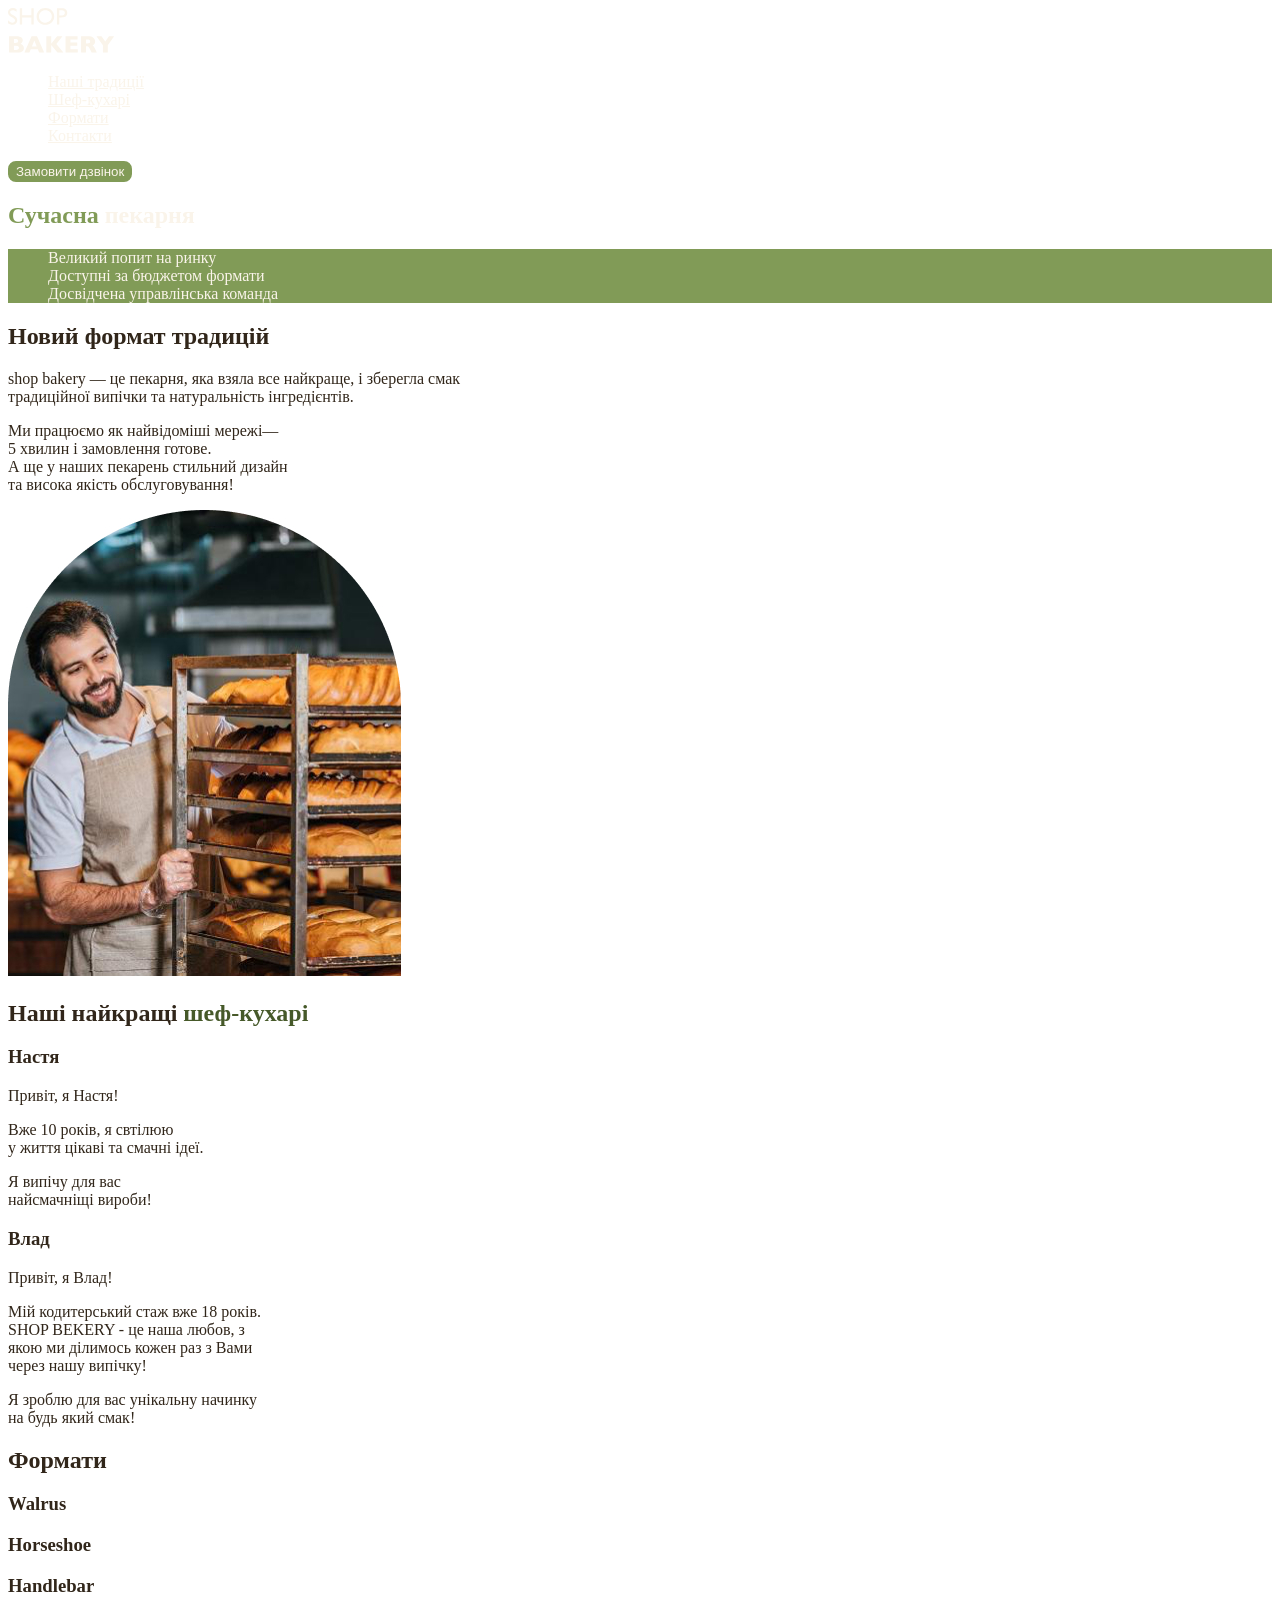
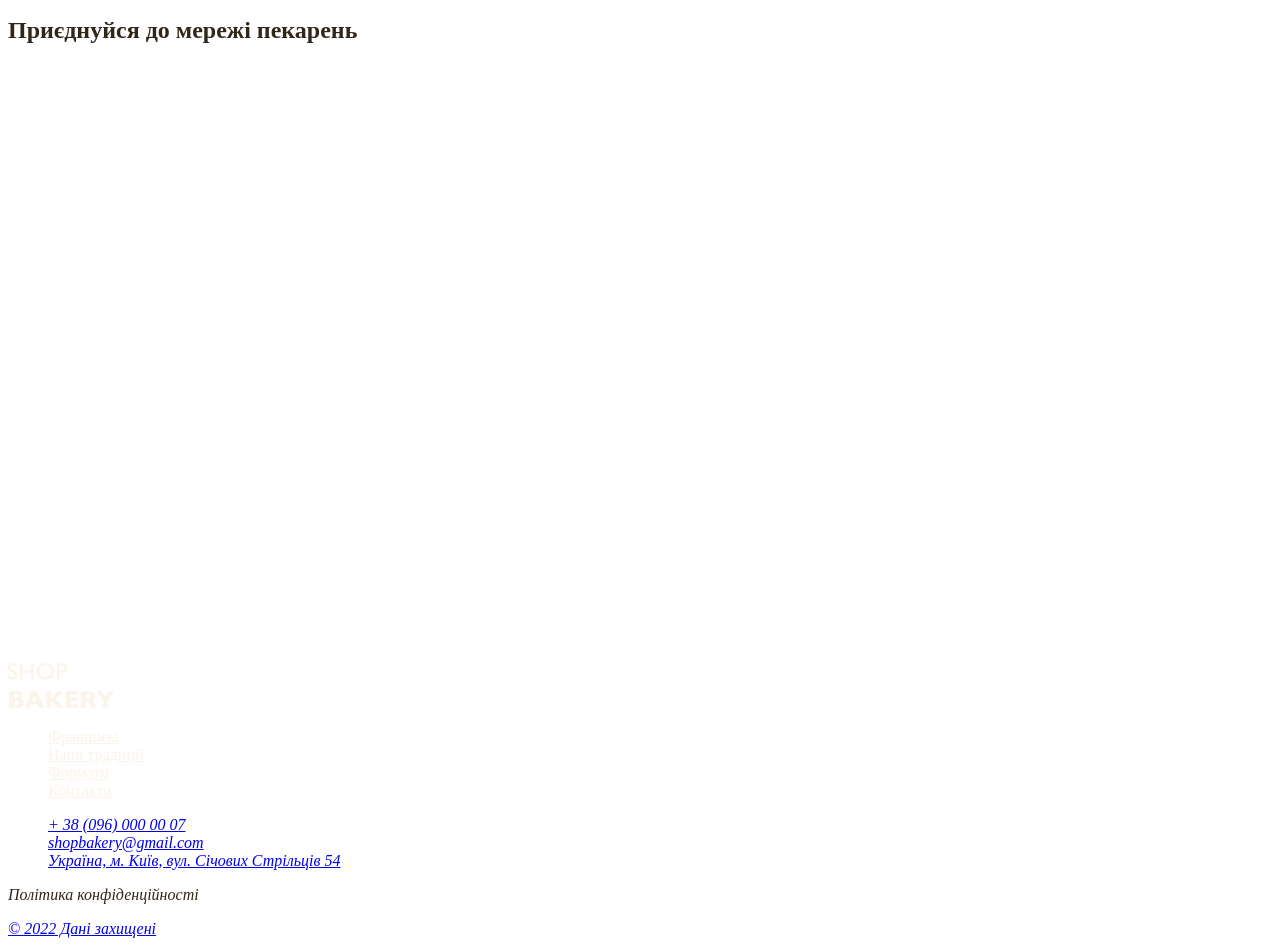
==== index.html @ 5872698d "5th module" ====
<!doctype html>
<html lang="uk">
  <head>
    <meta charset="UTF-8" />
    <meta name="viewport" content="width=device-width, initial-scale=1.0" />
    <title>Сучасна пекарня</title>
    <link rel="stylesheet" href="css/styles.css" />
  </head>
  <body>
    <header>
      <nav>
        <a href="/"><img src="images/logo.svg" alt="logo" /></a>
        <ul>
          <li><a class="nav-links" href="#traditions-section">Наші традиції</a></li>
          <li><a class="nav-links" href="#chefs-section">Шеф-кухарі</a></li>
          <li><a class="nav-links" href="#formats-section">Формати</a></li>
          <li><a class="nav-links" href="#contacts-section">Контакти</a></li>
        </ul>
      </nav>
      <button class="button" type="button">Замовити дзвінок</button>
    </header>
    <main>
      <section>
        <h1 class="hero-title"><span class="accent">Сучасна</span> пекарня</h1>
        <ul class="adventages-list">
          <li>Великий попит на ринку</li>
          <li>Доступні за бюджетом формати</li>
          <li>Досвідчена управлінська команда</li>
        </ul>
      </section> 
      <section id="traditions-section">
        <h2 class="section-title">Новий формат традицій</h2>
        <p>
          <span>shop bakery</span> — це пекарня, яка взяла все найкраще, і
          зберегла смак <br />
          традиційної випічки та натуральність інгредієнтів.
        </p>
        <p>
          Ми працюємо як найвідоміші мережі— <br />
          <span> 5 хвилин і замовлення готове. </span>
          <br />А ще у наших пекарень стильний дизайн <br />та висока якість
          обслуговування!
        </p>
        <img src="images/bakery-man.jpg" alt="пекар чоловік" />
      </section>
      <section id="chefs-section">
        <h2 class="section-title">Наші найкращі <span class="accent">шеф-кухарі</span></h2>
        <article>
          <h3>Настя</h3>
          <p>Привіт, я Настя!</p>
          <p>
            Вже 10 років, я свтілюю <br />
            у життя цікаві та смачні ідеї.
          </p>
          <p>
            Я випічу для вас <br />
            найсмачніщі вироби!
          </p>
        </article>
        <article>
          <h3>Влад</h3>
          <p>Привіт, я Влад!</p>
          <p>
            Мій кодитерський стаж вже 18 років. <br />
            SHOP BEKERY - це наша любов, з <br />
            якою ми ділимось кожен раз з Вами<br />
            через нашу випічку!
          </p>
          <p>
            Я зроблю для вас унікальну начинку <br />
            на будь який смак!
          </p>
        </article>
      </section>
      <section id="formats-section">
        <h2 class="section-title">Формати</h2>
        <article>
          <h3 lang="en">Walrus</h3>
        </article>
        <article>
          <h3 lang="en">Horseshoe</h3>
        </article>
        <article>
          <h3 lang="en">Handlebar</h3>
        </article>
      </section>
      <section id="contacts-section">
        <h2 class="section-title">Приєднуйся до мережі пекарень</h2>
        <iframe
          src="https://www.google.com/maps/embed?pb=!1m18!1m12!1m3!1d2540.1634470425106!2d30.488693012092302!3d50.45668098679663!2m3!1f0!2f0!3f0!3m2!1i1024!2i768!4f13.1!3m3!1m2!1s0x40d4ce637c006b2d%3A0xaf86385f19996ff0!2z0YPQuy4g0KHQtdGH0LXQstGL0YUg0KHRgtGA0LXQu9GM0YbQvtCyLCA1NCwg0JrQuNC10LIsIDAyMDAw!5e0!3m2!1sru!2sua!4v1771544664376!5m2!1sru!2sua"
          width="603"
          height="595"
          style="border: 0"
          allowfullscreen=""
          loading="lazy"
          referrerpolicy="no-referrer-when-downgrade"
        ></iframe>
        <!-- Замовити дзвінок -->
      </section>
    </main>
    <footer>
      <nav>
        <a href="#"><img src="images/logo.svg" alt="logo" /></a>
        <ul>
          <li><a class="nav-links" href="#">Франшиза</a></li>
          <li><a class="nav-links" href="#">Наші традиції</a></li>
          <li><a class="nav-links" href="#">Формати</a></li>
          <li><a class="nav-links" href="#">Контакти</a></li>
        </ul>
      </nav>
      <address>
        <ul>
          <li><a href="tel:+380960000007">+ 38 (096) 000 00 07</a></li>
          <li>
            <a href="mailto:shopbakery@gmail.com">shopbakery@gmail.com</a>
          </li>
          <li>
            <a href="https://maps.app.goo.gl/yo4teDd987DC1VYS7" target="_blank"
              >Україна, м. Київ, вул. Січових Стрільців 54
            </a>
          </li>
          <li><a href=""></a></li>
          <li><a href=""></a></li>
        </ul>
        <p>Політика конфіденційності</p>
        <a href="#" target="_blank">&copy; 2022 Дані захищені</a>
      </address>
    </footer>
  </body>
</html>
---- css/styles.css ----
:root{
  --color-primary-dark: #31261A;
  --color-primary-light: #faf4ea;
  --color-brand-dark: #465929;
  --color-brand-light: #819b57;
}

body{
  color: var(--color-primary-dark);
}

ul {
  list-style-type: none;
}

.button {
  color: var(--color-primary-light);
  background-color: var(--color-brand-light);
  border: 2px solid var(--color-brand-light);
  border-radius: 8px;
  cursor: pointer;
}

.button:hover {
  color: var(--color-brand-dark);
  background-color: transparent;
}

.nav-links{
  color: var(--color-primary-light);
}

.nav-links:hover{
  color: var(--color-brand-light);
}

.hero-title{
  color: var(--color-primary-light);
}

.hero-title .accent{
  color: var(--color-brand-light);
}

.adventages-list{
  background-color: var(--color-brand-light);
  color: #FAF4EA;
}

.section-title .accent{
  color: var(--color-brand-dark);
}
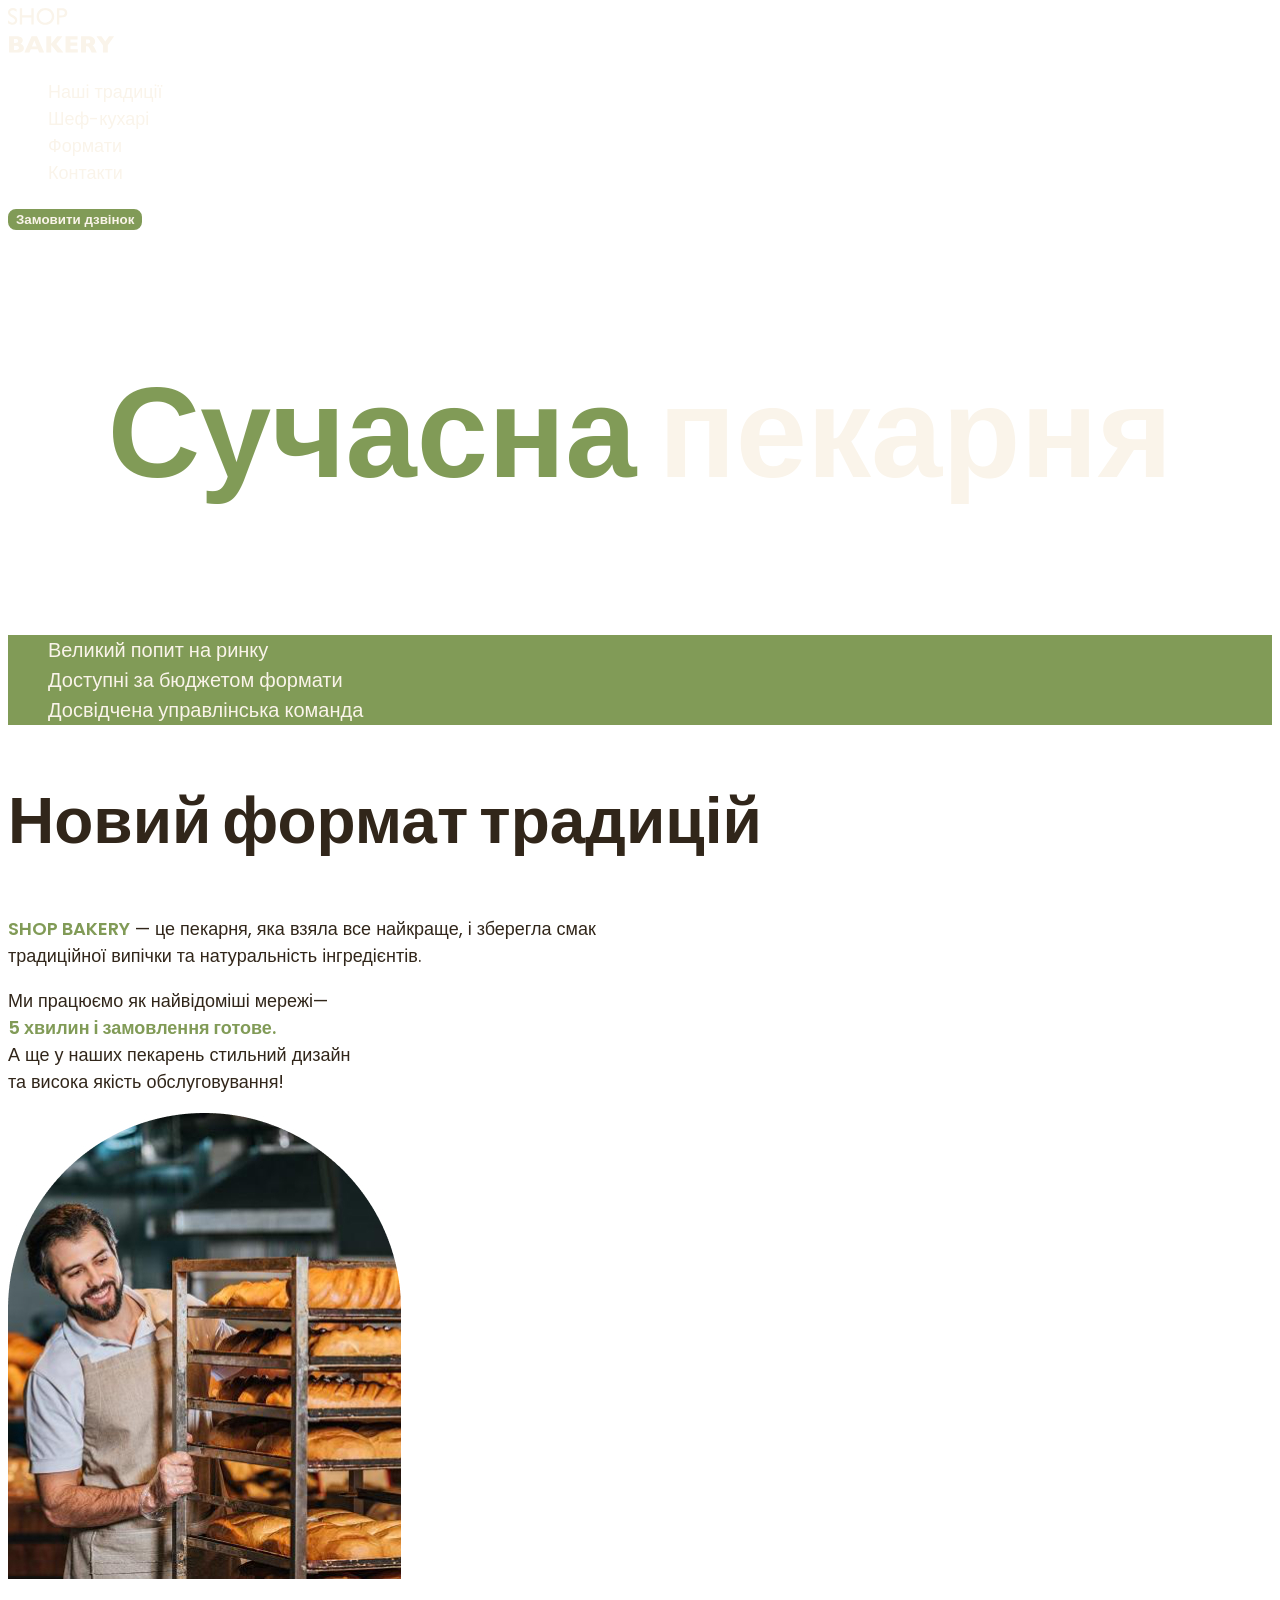
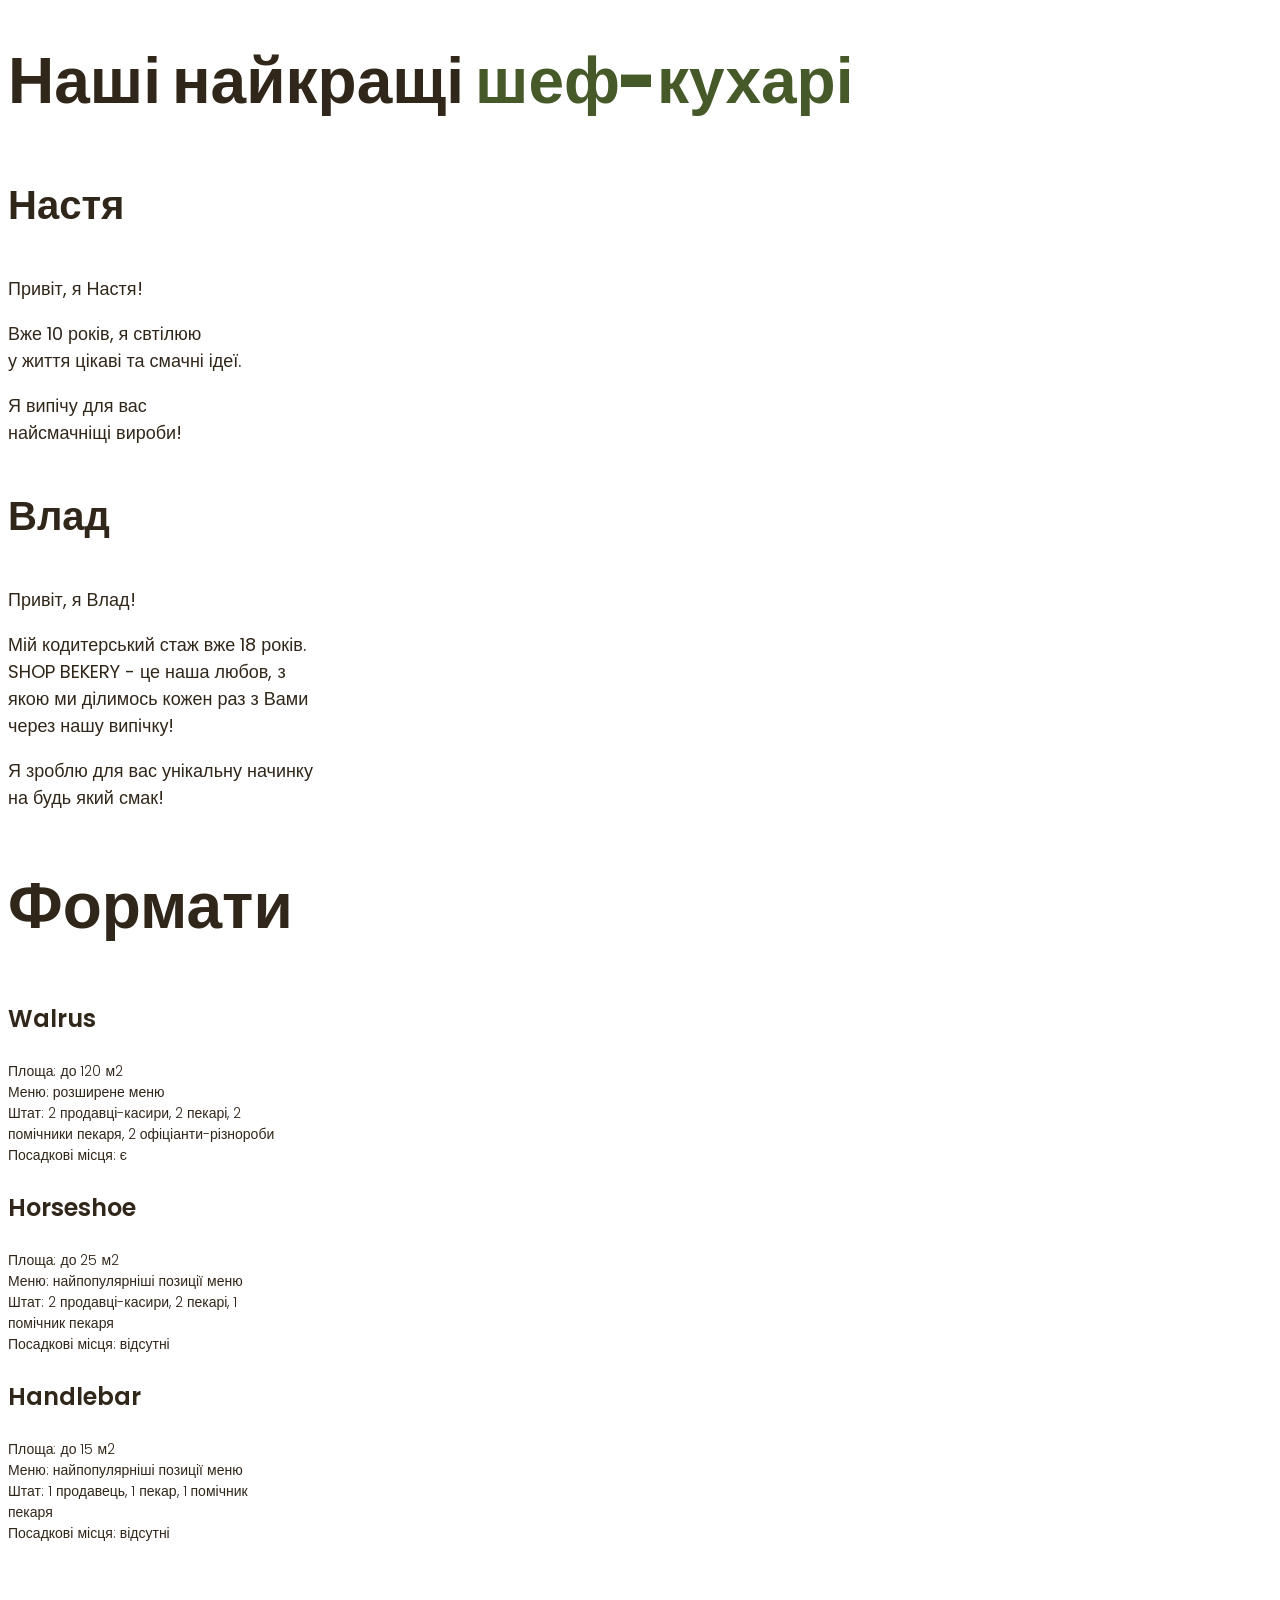
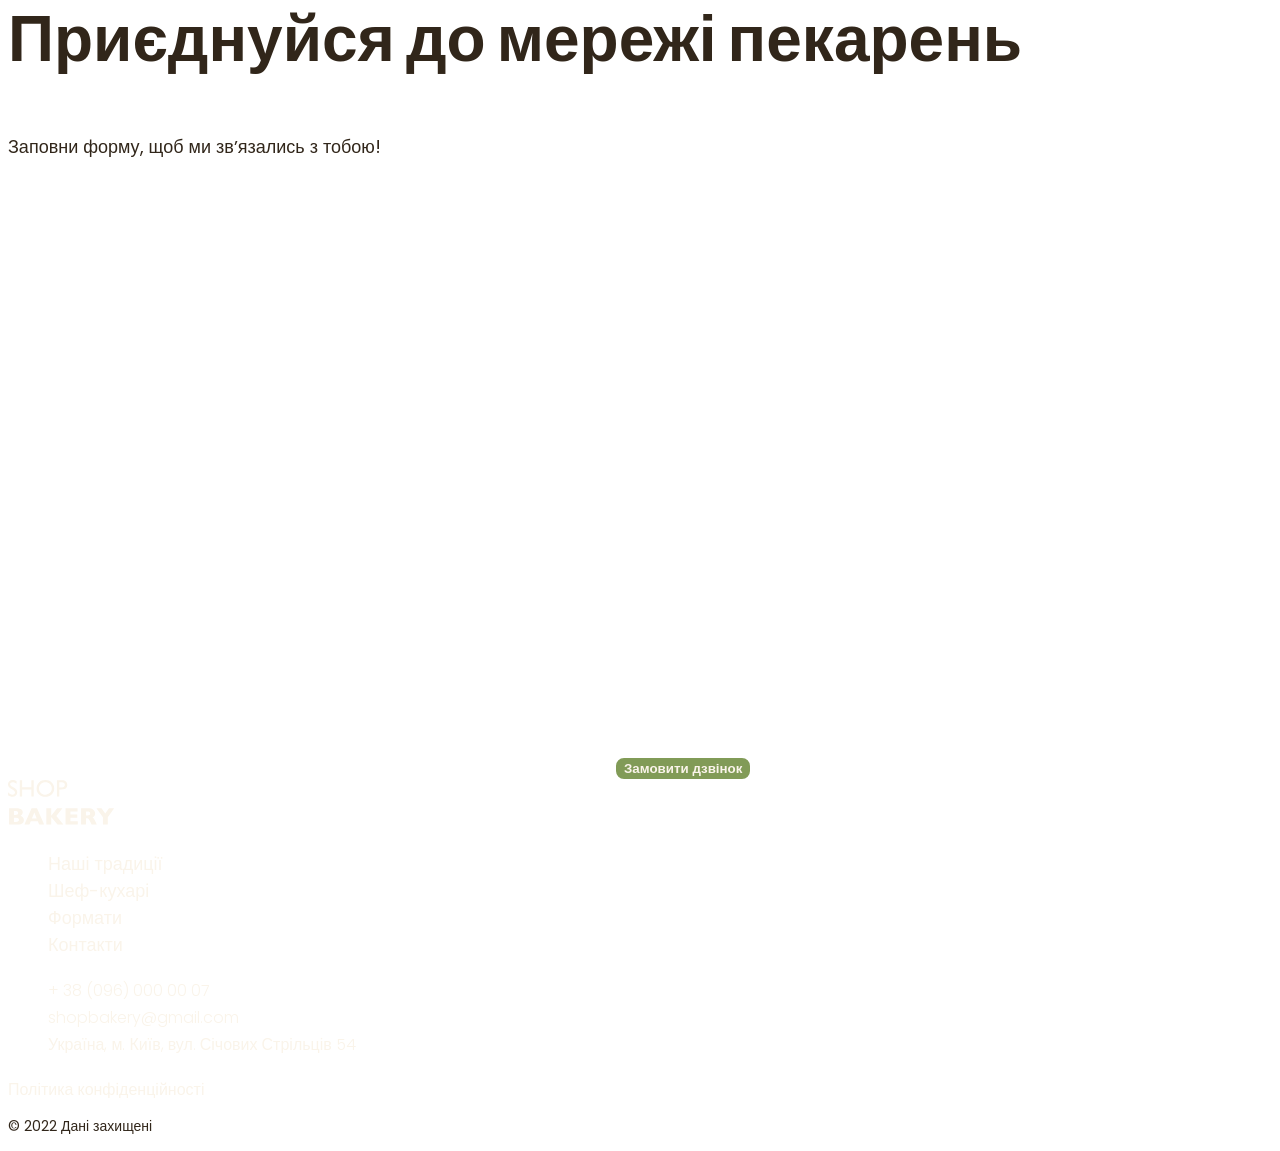
==== commit c4c0f9f6: "module 6: add fonts" ====
--- a/index.html
+++ b/index.html
@@ -4,6 +4,7 @@
     <meta charset="UTF-8" />
     <meta name="viewport" content="width=device-width, initial-scale=1.0" />
     <title>Сучасна пекарня</title>
+    <!-- Styles -->
     <link rel="stylesheet" href="css/styles.css" />
   </head>
   <body>
@@ -11,7 +12,9 @@
       <nav>
         <a href="/"><img src="images/logo.svg" alt="logo" /></a>
         <ul>
-          <li><a class="nav-links" href="#traditions-section">Наші традиції</a></li>
+          <li>
+            <a class="nav-links" href="#traditions-section">Наші традиції</a>
+          </li>
           <li><a class="nav-links" href="#chefs-section">Шеф-кухарі</a></li>
           <li><a class="nav-links" href="#formats-section">Формати</a></li>
           <li><a class="nav-links" href="#contacts-section">Контакти</a></li>
@@ -23,30 +26,32 @@
       <section>
         <h1 class="hero-title"><span class="accent">Сучасна</span> пекарня</h1>
         <ul class="adventages-list">
-          <li>Великий попит на ринку</li>
-          <li>Доступні за бюджетом формати</li>
-          <li>Досвідчена управлінська команда</li>
+          <li class="adventages-item">Великий попит на ринку</li>
+          <li class="adventages-item">Доступні за бюджетом формати</li>
+          <li class="adventages-item">Досвідчена управлінська команда</li>
         </ul>
-      </section> 
+      </section>
       <section id="traditions-section">
         <h2 class="section-title">Новий формат традицій</h2>
-        <p>
-          <span>shop bakery</span> — це пекарня, яка взяла все найкраще, і
-          зберегла смак <br />
+        <p class="traditions-text">
+          <span class="brand uppercase">shop bakery</span> — це пекарня, яка
+          взяла все найкраще, і зберегла смак <br />
           традиційної випічки та натуральність інгредієнтів.
         </p>
-        <p>
+        <p class="traditions-text">
           Ми працюємо як найвідоміші мережі— <br />
-          <span> 5 хвилин і замовлення готове. </span>
+          <span class="brand"> 5 хвилин і замовлення готове. </span>
           <br />А ще у наших пекарень стильний дизайн <br />та висока якість
           обслуговування!
         </p>
         <img src="images/bakery-man.jpg" alt="пекар чоловік" />
       </section>
       <section id="chefs-section">
-        <h2 class="section-title">Наші найкращі <span class="accent">шеф-кухарі</span></h2>
+        <h2 class="section-title">
+          Наші найкращі <span class="accent">шеф-кухарі</span>
+        </h2>
         <article>
-          <h3>Настя</h3>
+          <h3 class="chefs-title">Настя</h3>
           <p>Привіт, я Настя!</p>
           <p>
             Вже 10 років, я свтілюю <br />
@@ -58,7 +63,7 @@
           </p>
         </article>
         <article>
-          <h3>Влад</h3>
+          <h3 class="chefs-title">Влад</h3>
           <p>Привіт, я Влад!</p>
           <p>
             Мій кодитерський стаж вже 18 років. <br />
@@ -75,17 +80,31 @@
       <section id="formats-section">
         <h2 class="section-title">Формати</h2>
         <article>
-          <h3 lang="en">Walrus</h3>
+          <h3 class="format-title" lang="en">Walrus</h3>
+          <p class="format-text">
+            Площа: до 120 м2 <br> Меню: розширене меню <br> Штат: 2 продавці-касири, 2
+            пекарі, 2 <br> помічники пекаря, 2 офіціанти-різнороби <br> Посадкові місця: є
+          </p>
         </article>
         <article>
-          <h3 lang="en">Horseshoe</h3>
+          <h3 class="format-title" lang="en">Horseshoe</h3>
+          <p class="format-text">
+            Площа: до 25 м2 <br> Меню: найпопулярніші позиції меню <br> Штат: 2
+            продавці-касири, 2 пекарі, 1 <br> помічник пекаря <br> Посадкові місця:
+            відсутні
+          </p>
         </article>
         <article>
-          <h3 lang="en">Handlebar</h3>
+          <h3 class="format-title" lang="en">Handlebar</h3>
+          <p class="format-text">
+            Площа: до 15 м2 <br> Меню: найпопулярніші позиції меню <br> Штат: 1 продавець,
+            1 пекар, 1 помічник <br> пекаря <br> Посадкові місця: відсутні
+          </p>
         </article>
       </section>
       <section id="contacts-section">
         <h2 class="section-title">Приєднуйся до мережі пекарень</h2>
+        <p>Заповни форму, щоб ми звʼязались з тобою!</p>
         <iframe
           src="https://www.google.com/maps/embed?pb=!1m18!1m12!1m3!1d2540.1634470425106!2d30.488693012092302!3d50.45668098679663!2m3!1f0!2f0!3f0!3m2!1i1024!2i768!4f13.1!3m3!1m2!1s0x40d4ce637c006b2d%3A0xaf86385f19996ff0!2z0YPQuy4g0KHQtdGH0LXQstGL0YUg0KHRgtGA0LXQu9GM0YbQvtCyLCA1NCwg0JrQuNC10LIsIDAyMDAw!5e0!3m2!1sru!2sua!4v1771544664376!5m2!1sru!2sua"
           width="603"
@@ -95,35 +114,35 @@
           loading="lazy"
           referrerpolicy="no-referrer-when-downgrade"
         ></iframe>
-        <!-- Замовити дзвінок -->
+        <button class="button" type="button">Замовити дзвінок</button>
       </section>
     </main>
     <footer>
       <nav>
         <a href="#"><img src="images/logo.svg" alt="logo" /></a>
         <ul>
-          <li><a class="nav-links" href="#">Франшиза</a></li>
           <li><a class="nav-links" href="#">Наші традиції</a></li>
+          <li><a class="nav-links" href="#">Шеф-кухарі</a></li>
           <li><a class="nav-links" href="#">Формати</a></li>
           <li><a class="nav-links" href="#">Контакти</a></li>
         </ul>
       </nav>
       <address>
         <ul>
-          <li><a href="tel:+380960000007">+ 38 (096) 000 00 07</a></li>
+          <li><a class="adress-link" href="tel:+380960000007">+ 38 (096) 000 00 07</a></li>
           <li>
-            <a href="mailto:shopbakery@gmail.com">shopbakery@gmail.com</a>
+            <a class="adress-link" href="mailto:shopbakery@gmail.com">shopbakery@gmail.com</a>
           </li>
           <li>
-            <a href="https://maps.app.goo.gl/yo4teDd987DC1VYS7" target="_blank"
+            <a class="adress-link" href="https://maps.app.goo.gl/yo4teDd987DC1VYS7" target="_blank"
               >Україна, м. Київ, вул. Січових Стрільців 54
             </a>
           </li>
-          <li><a href=""></a></li>
-          <li><a href=""></a></li>
+          <li><a class="adress-link" href=""></a></li>
+          <li><a class="adress-link" href=""></a></li>
         </ul>
-        <p>Політика конфіденційності</p>
-        <a href="#" target="_blank">&copy; 2022 Дані захищені</a>
+        <a class="adress-link" href="#" target="_blank">Політика конфіденційності</a>
+        <p class="adress-copyright">&copy; 2022 Дані захищені</p>
       </address>
     </footer>
   </body>
--- a/css/styles.css
+++ b/css/styles.css
@@ -1,24 +1,66 @@
-:root{
-  --color-primary-dark: #31261A;
+@font-face {
+  font-display: swap; 
+  font-family: 'Poppins';
+  font-style: normal;
+  font-weight: 300;
+  src: url('../fonts/poppins-v24-latin-300.woff2') format('woff2'); 
+}
+
+@font-face {
+  font-display: swap; 
+  font-family: 'Poppins';
+  font-style: normal;
+  font-weight: 400;
+  src: url('../fonts/poppins-v24-latin-regular.woff2') format('woff2'); 
+}
+
+@font-face {
+  font-display: swap; 
+  font-family: 'Poppins';
+  font-style: normal;
+  font-weight: 600;
+  src: url('../fonts/poppins-v24-latin-600.woff2') format('woff2'); 
+}
+
+@font-face {
+  font-display: swap; 
+  font-family: 'Poppins';
+  font-style: normal;
+  font-weight: 900;
+  src: url('../fonts/poppins-v24-latin-900.woff2') format('woff2'); 
+}
+
+:root {
+  --color-primary-dark: #31261a;
   --color-primary-light: #faf4ea;
   --color-brand-dark: #465929;
   --color-brand-light: #819b57;
 }
 
-body{
+body {
   color: var(--color-primary-dark);
+  font-family: "Poppins", sans-serif;
+  font-size: 18px;
+  font-weight: 400;
+  line-height: 1.5;
+}
+
+address{
+  font-style: normal;
 }
 
 ul {
   list-style-type: none;
 }
 
+/* Button */
 .button {
   color: var(--color-primary-light);
   background-color: var(--color-brand-light);
   border: 2px solid var(--color-brand-light);
   border-radius: 8px;
   cursor: pointer;
+  font-weight: 600;
 }
 
 .button:hover {
@@ -26,27 +68,86 @@
   background-color: transparent;
 }
 
-.nav-links{
+.nav-links {
   color: var(--color-primary-light);
+  text-decoration: none;
 }
 
-.nav-links:hover{
+.nav-links:hover {
+  color: var(--color-brand-light);
+  font-weight: 600;
+}
+
+.hero-title {
+  color: var(--color-primary-light);
+  font-weight: 900;
+  text-align: center;
+  font-size: 128px;
+}
+
+.hero-title .accent {
   color: var(--color-brand-light);
 }
 
-.hero-title{
-  color: var(--color-primary-light);
+.adventages-list {
+  background-color: var(--color-brand-light);
+  color: #faf4ea;
 }
 
-.hero-title .accent{
+.adventages-item{
+  font-weight: 300;
+  font-size: 20px;
+}
+
+.section-title{
+  font-size: 64px;
+  font-weight: 900;
+  line-height: 1.3;
+}
+
+.section-title .accent {
+  color: var(--color-brand-dark);
+}
+
+/* Traditions section */
+
+.traditions-text .brand{
+  color: var(--color-brand-light);
+  font-weight: 600;
+}
+.traditions-text .uppercase{
+  color: var(--color-brand-light);
+  text-transform: uppercase;
+}
+
+.chefs-title{
+  font-weight: 600;
+  font-size: 40px;
+}
+
+.format-title{
+  font-weight: 600;
+  font-size: 24px;
+}
+
+.format-text{
+  font-weight: 300;
+  font-size: 14px; 
+}
+
+/* Footer */
+
+.adress-link{
+  color: var(--color-primary-light);
+  font-weight: 300;
+  font-size: 16px;
+  text-decoration: none;
+}
+
+.adress-link:hover{
   color: var(--color-brand-light);
 }
 
-.adventages-list{
-  background-color: var(--color-brand-light);
-  color: #FAF4EA;
-}
-
-.section-title .accent{
-  color: var(--color-brand-dark);
+.adress-copyright{
+  font-size: 14px;
 }
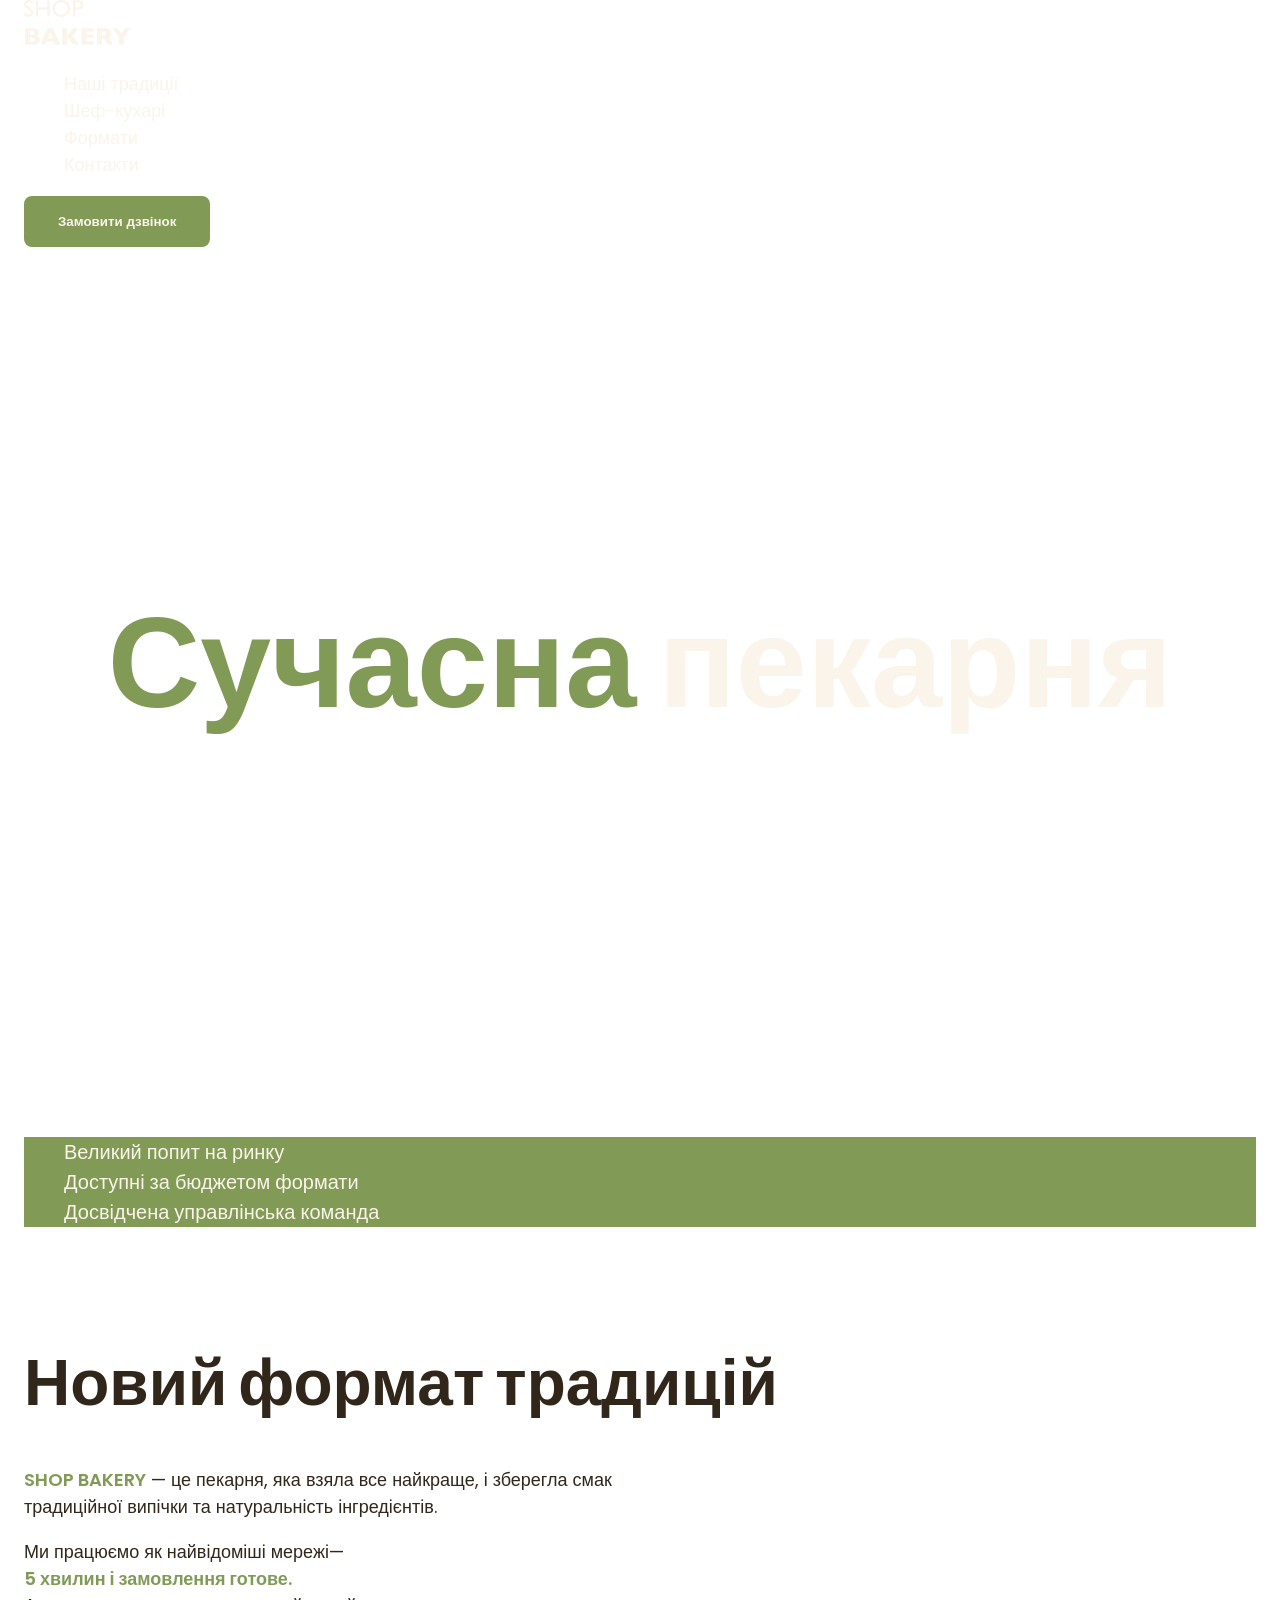
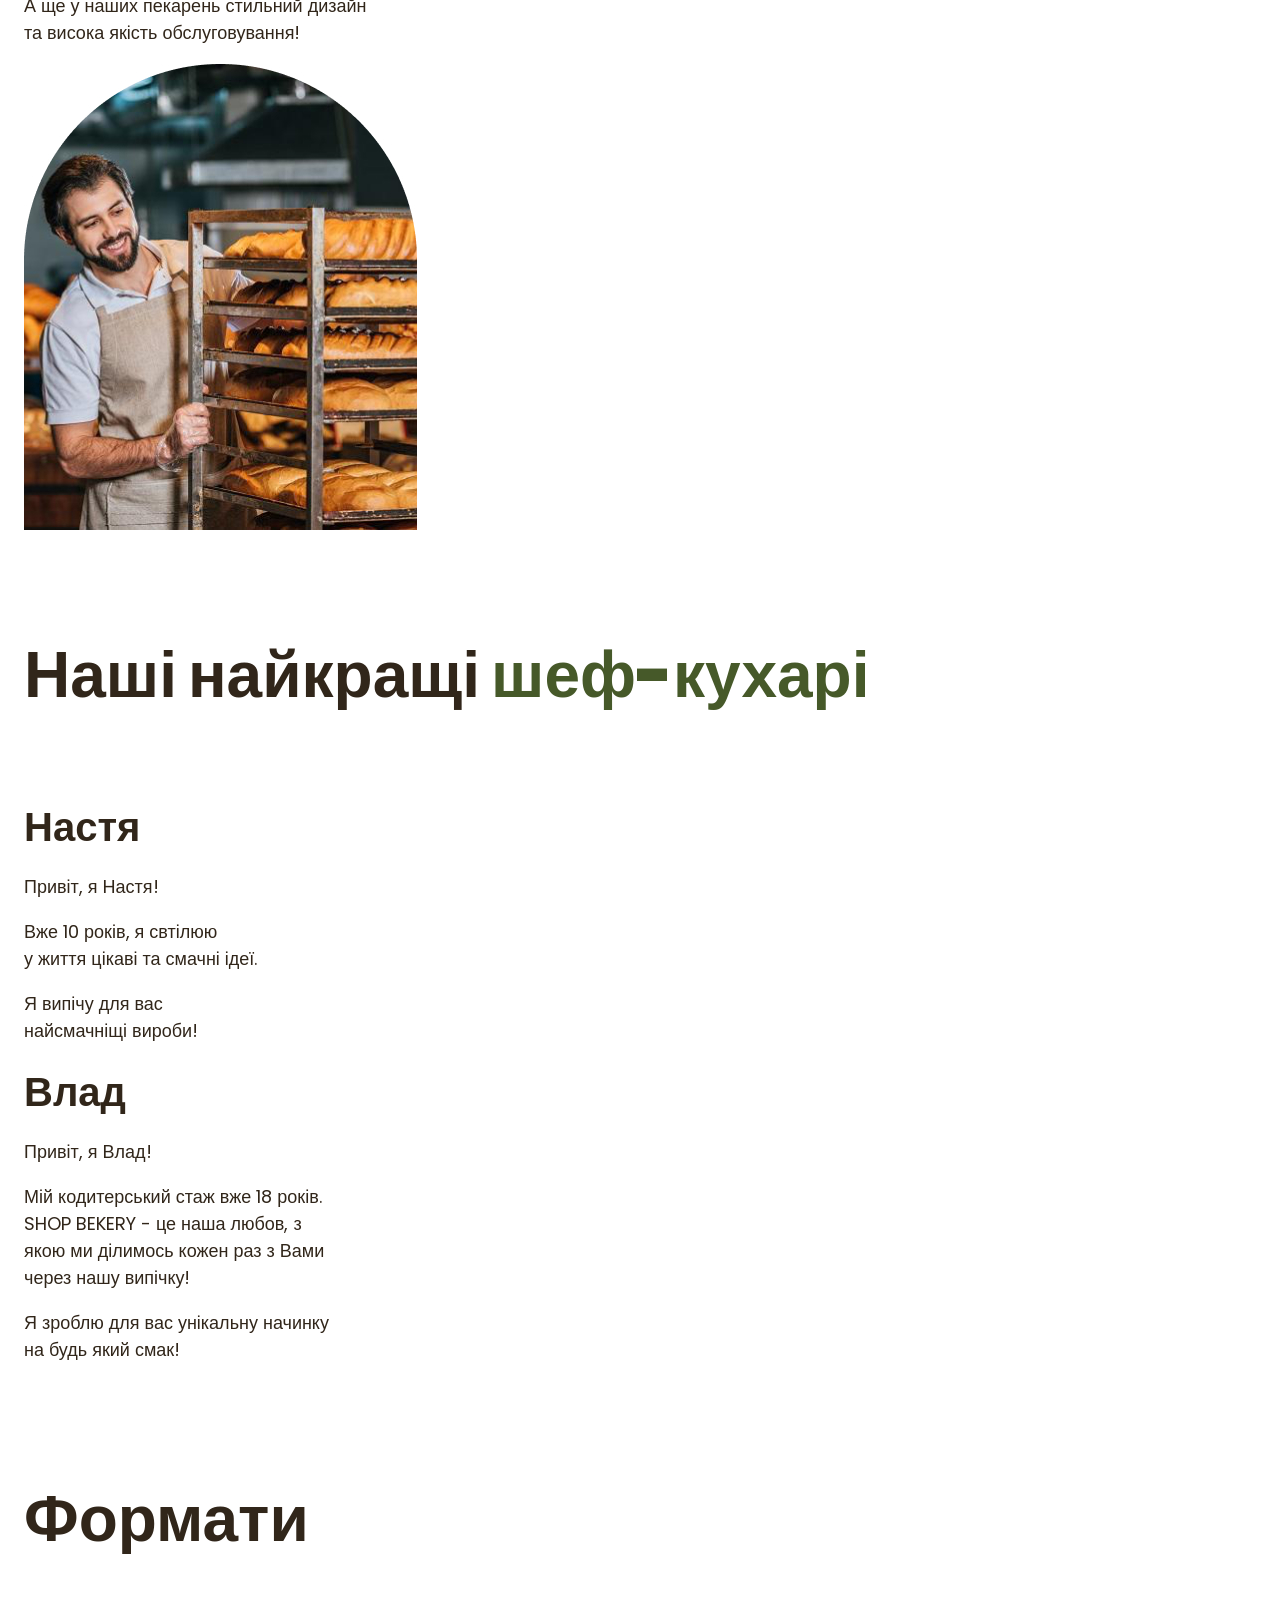
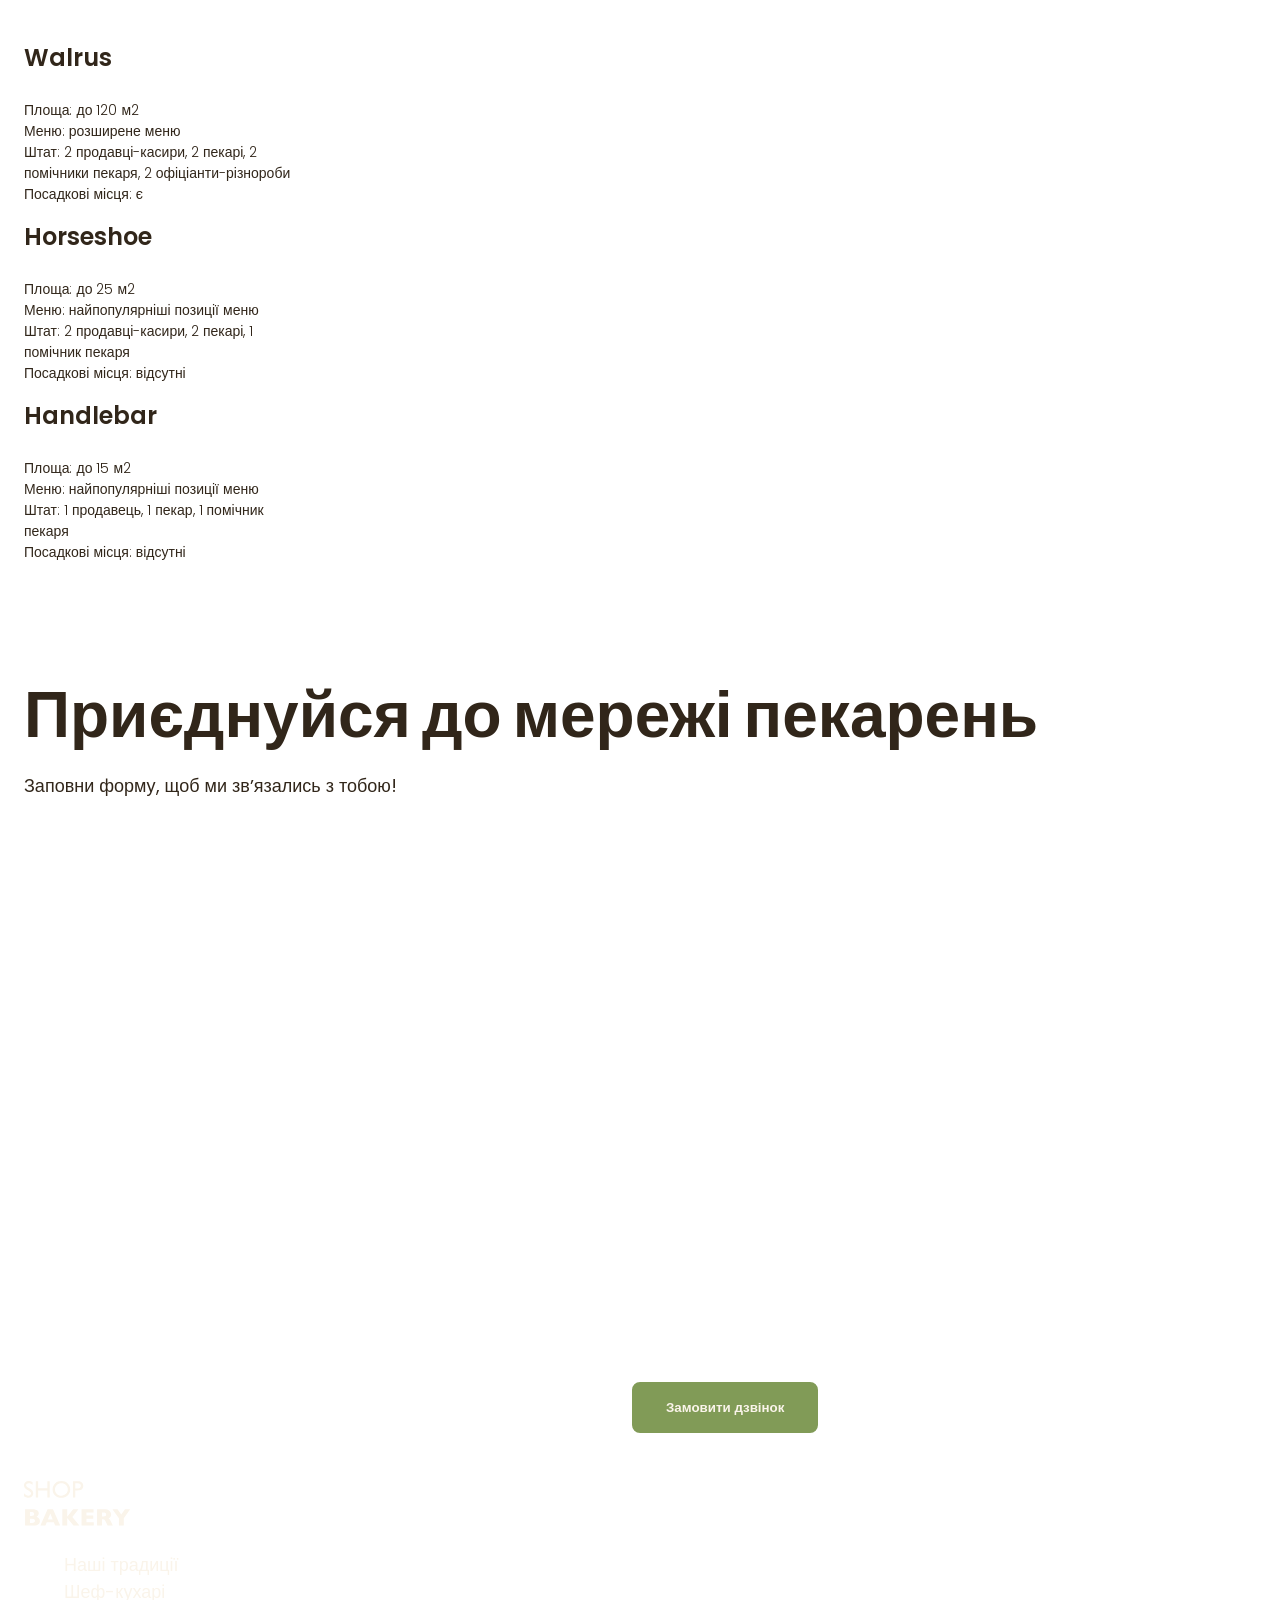
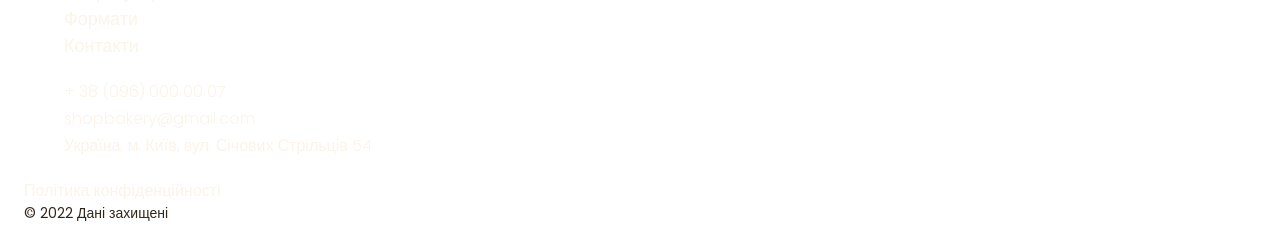
==== commit 058a89b0: "module 7: add block model" ====
--- a/index.html
+++ b/index.html
@@ -9,141 +9,178 @@
   </head>
   <body>
     <header>
-      <nav>
-        <a href="/"><img src="images/logo.svg" alt="logo" /></a>
-        <ul>
-          <li>
-            <a class="nav-links" href="#traditions-section">Наші традиції</a>
-          </li>
-          <li><a class="nav-links" href="#chefs-section">Шеф-кухарі</a></li>
-          <li><a class="nav-links" href="#formats-section">Формати</a></li>
-          <li><a class="nav-links" href="#contacts-section">Контакти</a></li>
-        </ul>
-      </nav>
-      <button class="button" type="button">Замовити дзвінок</button>
+      <div class="container">
+        <nav>
+          <a href="/"><img src="images/logo.svg" alt="logo" /></a>
+          <ul>
+            <li>
+              <a class="nav-links" href="#traditions-section">Наші традиції</a>
+            </li>
+            <li><a class="nav-links" href="#chefs-section">Шеф-кухарі</a></li>
+            <li><a class="nav-links" href="#formats-section">Формати</a></li>
+            <li><a class="nav-links" href="#contacts-section">Контакти</a></li>
+          </ul>
+        </nav>
+        <button class="button" type="button">Замовити дзвінок</button>
+      </div>
     </header>
     <main>
-      <section>
-        <h1 class="hero-title"><span class="accent">Сучасна</span> пекарня</h1>
-        <ul class="adventages-list">
-          <li class="adventages-item">Великий попит на ринку</li>
-          <li class="adventages-item">Доступні за бюджетом формати</li>
-          <li class="adventages-item">Досвідчена управлінська команда</li>
-        </ul>
+      <section class="section">
+        <div class="container">
+          <h1 class="hero-title">
+            <span class="accent">Сучасна</span> пекарня
+          </h1>
+          <ul class="adventages-list">
+            <li class="adventages-item">Великий попит на ринку</li>
+            <li class="adventages-item">Доступні за бюджетом формати</li>
+            <li class="adventages-item">Досвідчена управлінська команда</li>
+          </ul>
+        </div>
       </section>
-      <section id="traditions-section">
-        <h2 class="section-title">Новий формат традицій</h2>
-        <p class="traditions-text">
-          <span class="brand uppercase">shop bakery</span> — це пекарня, яка
-          взяла все найкраще, і зберегла смак <br />
-          традиційної випічки та натуральність інгредієнтів.
-        </p>
-        <p class="traditions-text">
-          Ми працюємо як найвідоміші мережі— <br />
-          <span class="brand"> 5 хвилин і замовлення готове. </span>
-          <br />А ще у наших пекарень стильний дизайн <br />та висока якість
-          обслуговування!
-        </p>
-        <img src="images/bakery-man.jpg" alt="пекар чоловік" />
+      <section class="section" id="traditions-section">
+        <div class="container">
+          <h2 class="traditions-title section-title">Новий формат традицій</h2>
+          <p class="traditions-text">
+            <span class="brand uppercase">shop bakery</span> — це пекарня, яка
+            взяла все найкраще, і зберегла смак <br />
+            традиційної випічки та натуральність інгредієнтів.
+          </p>
+          <p class="traditions-text">
+            Ми працюємо як найвідоміші мережі— <br />
+            <span class="brand"> 5 хвилин і замовлення готове. </span>
+            <br />А ще у наших пекарень стильний дизайн <br />та висока якість
+            обслуговування!
+          </p>
+          <img src="images/bakery-man.jpg" alt="пекар чоловік" />
+        </div>
       </section>
-      <section id="chefs-section">
-        <h2 class="section-title">
-          Наші найкращі <span class="accent">шеф-кухарі</span>
-        </h2>
-        <article>
-          <h3 class="chefs-title">Настя</h3>
-          <p>Привіт, я Настя!</p>
-          <p>
-            Вже 10 років, я свтілюю <br />
-            у життя цікаві та смачні ідеї.
-          </p>
-          <p>
-            Я випічу для вас <br />
-            найсмачніщі вироби!
-          </p>
-        </article>
-        <article>
-          <h3 class="chefs-title">Влад</h3>
-          <p>Привіт, я Влад!</p>
-          <p>
-            Мій кодитерський стаж вже 18 років. <br />
-            SHOP BEKERY - це наша любов, з <br />
-            якою ми ділимось кожен раз з Вами<br />
-            через нашу випічку!
-          </p>
-          <p>
-            Я зроблю для вас унікальну начинку <br />
-            на будь який смак!
-          </p>
-        </article>
+      <section class="section" id="chefs-section">
+        <div class="container">
+          <h2 class="chefs-title section-title">
+            Наші найкращі <span class="accent">шеф-кухарі</span>
+          </h2>
+          <article>
+            <h3 class="chefs-name">Настя</h3>
+            <p>Привіт, я Настя!</p>
+            <p>
+              Вже 10 років, я свтілюю <br />
+              у життя цікаві та смачні ідеї.
+            </p>
+            <p>
+              Я випічу для вас <br />
+              найсмачніщі вироби!
+            </p>
+          </article>
+          <article>
+            <h3 class="chefs-name">Влад</h3>
+            <p>Привіт, я Влад!</p>
+            <p>
+              Мій кодитерський стаж вже 18 років. <br />
+              SHOP BEKERY - це наша любов, з <br />
+              якою ми ділимось кожен раз з Вами<br />
+              через нашу випічку!
+            </p>
+            <p>
+              Я зроблю для вас унікальну начинку <br />
+              на будь який смак!
+            </p>
+          </article>
+        </div>
       </section>
-      <section id="formats-section">
-        <h2 class="section-title">Формати</h2>
-        <article>
-          <h3 class="format-title" lang="en">Walrus</h3>
-          <p class="format-text">
-            Площа: до 120 м2 <br> Меню: розширене меню <br> Штат: 2 продавці-касири, 2
-            пекарі, 2 <br> помічники пекаря, 2 офіціанти-різнороби <br> Посадкові місця: є
-          </p>
-        </article>
-        <article>
-          <h3 class="format-title" lang="en">Horseshoe</h3>
-          <p class="format-text">
-            Площа: до 25 м2 <br> Меню: найпопулярніші позиції меню <br> Штат: 2
-            продавці-касири, 2 пекарі, 1 <br> помічник пекаря <br> Посадкові місця:
-            відсутні
-          </p>
-        </article>
-        <article>
-          <h3 class="format-title" lang="en">Handlebar</h3>
-          <p class="format-text">
-            Площа: до 15 м2 <br> Меню: найпопулярніші позиції меню <br> Штат: 1 продавець,
-            1 пекар, 1 помічник <br> пекаря <br> Посадкові місця: відсутні
-          </p>
-        </article>
+      <section class="section" id="formats-section">
+        <div class="container">
+          <h2 class="formats-title section-title">Формати</h2>
+          <article>
+            <h3 class="format-title" lang="en">Walrus</h3>
+            <p class="format-text">
+              Площа: до 120 м2 <br />
+              Меню: розширене меню <br />
+              Штат: 2 продавці-касири, 2 пекарі, 2 <br />
+              помічники пекаря, 2 офіціанти-різнороби <br />
+              Посадкові місця: є
+            </p>
+          </article>
+          <article>
+            <h3 class="format-title" lang="en">Horseshoe</h3>
+            <p class="format-text">
+              Площа: до 25 м2 <br />
+              Меню: найпопулярніші позиції меню <br />
+              Штат: 2 продавці-касири, 2 пекарі, 1 <br />
+              помічник пекаря <br />
+              Посадкові місця: відсутні
+            </p>
+          </article>
+          <article>
+            <h3 class="format-title" lang="en">Handlebar</h3>
+            <p class="format-text">
+              Площа: до 15 м2 <br />
+              Меню: найпопулярніші позиції меню <br />
+              Штат: 1 продавець, 1 пекар, 1 помічник <br />
+              пекаря <br />
+              Посадкові місця: відсутні
+            </p>
+          </article>
+        </div>
       </section>
-      <section id="contacts-section">
-        <h2 class="section-title">Приєднуйся до мережі пекарень</h2>
-        <p>Заповни форму, щоб ми звʼязались з тобою!</p>
-        <iframe
-          src="https://www.google.com/maps/embed?pb=!1m18!1m12!1m3!1d2540.1634470425106!2d30.488693012092302!3d50.45668098679663!2m3!1f0!2f0!3f0!3m2!1i1024!2i768!4f13.1!3m3!1m2!1s0x40d4ce637c006b2d%3A0xaf86385f19996ff0!2z0YPQuy4g0KHQtdGH0LXQstGL0YUg0KHRgtGA0LXQu9GM0YbQvtCyLCA1NCwg0JrQuNC10LIsIDAyMDAw!5e0!3m2!1sru!2sua!4v1771544664376!5m2!1sru!2sua"
-          width="603"
-          height="595"
-          style="border: 0"
-          allowfullscreen=""
-          loading="lazy"
-          referrerpolicy="no-referrer-when-downgrade"
-        ></iframe>
-        <button class="button" type="button">Замовити дзвінок</button>
+      <section class="section" id="contacts-section">
+        <div class="container">
+          <h2 class="contacts-title section-title">
+            Приєднуйся до мережі пекарень
+          </h2>
+          <p>Заповни форму, щоб ми звʼязались з тобою!</p>
+          <iframe
+            src="https://www.google.com/maps/embed?pb=!1m18!1m12!1m3!1d2540.1634470425106!2d30.488693012092302!3d50.45668098679663!2m3!1f0!2f0!3f0!3m2!1i1024!2i768!4f13.1!3m3!1m2!1s0x40d4ce637c006b2d%3A0xaf86385f19996ff0!2z0YPQuy4g0KHQtdGH0LXQstGL0YUg0KHRgtGA0LXQu9GM0YbQvtCyLCA1NCwg0JrQuNC10LIsIDAyMDAw!5e0!3m2!1sru!2sua!4v1771544664376!5m2!1sru!2sua"
+            width="603"
+            height="595"
+            style="border: 0"
+            allowfullscreen=""
+            loading="lazy"
+            referrerpolicy="no-referrer-when-downgrade"
+          ></iframe>
+          <button class="button" type="button">Замовити дзвінок</button>
+        </div>
       </section>
     </main>
     <footer>
-      <nav>
-        <a href="#"><img src="images/logo.svg" alt="logo" /></a>
-        <ul>
-          <li><a class="nav-links" href="#">Наші традиції</a></li>
-          <li><a class="nav-links" href="#">Шеф-кухарі</a></li>
-          <li><a class="nav-links" href="#">Формати</a></li>
-          <li><a class="nav-links" href="#">Контакти</a></li>
-        </ul>
-      </nav>
-      <address>
-        <ul>
-          <li><a class="adress-link" href="tel:+380960000007">+ 38 (096) 000 00 07</a></li>
-          <li>
-            <a class="adress-link" href="mailto:shopbakery@gmail.com">shopbakery@gmail.com</a>
-          </li>
-          <li>
-            <a class="adress-link" href="https://maps.app.goo.gl/yo4teDd987DC1VYS7" target="_blank"
-              >Україна, м. Київ, вул. Січових Стрільців 54
-            </a>
-          </li>
-          <li><a class="adress-link" href=""></a></li>
-          <li><a class="adress-link" href=""></a></li>
-        </ul>
-        <a class="adress-link" href="#" target="_blank">Політика конфіденційності</a>
-        <p class="adress-copyright">&copy; 2022 Дані захищені</p>
-      </address>
+      <div class="container">
+        <nav>
+          <a href="#"><img src="images/logo.svg" alt="logo" /></a>
+          <ul>
+            <li><a class="nav-links" href="#">Наші традиції</a></li>
+            <li><a class="nav-links" href="#">Шеф-кухарі</a></li>
+            <li><a class="nav-links" href="#">Формати</a></li>
+            <li><a class="nav-links" href="#">Контакти</a></li>
+          </ul>
+        </nav>
+        <address>
+          <ul>
+            <li>
+              <a class="adress-link" href="tel:+380960000007"
+                >+ 38 (096) 000 00 07</a
+              >
+            </li>
+            <li>
+              <a class="adress-link" href="mailto:shopbakery@gmail.com"
+                >shopbakery@gmail.com</a
+              >
+            </li>
+            <li>
+              <a
+                class="adress-link"
+                href="https://maps.app.goo.gl/yo4teDd987DC1VYS7"
+                target="_blank"
+                >Україна, м. Київ, вул. Січових Стрільців 54
+              </a>
+            </li>
+            <li><a class="adress-link" href=""></a></li>
+            <li><a class="adress-link" href=""></a></li>
+          </ul>
+          <a class="adress-link" href="#" target="_blank"
+            >Політика конфіденційності</a
+          >
+          <p class="adress-copyright">&copy; 2022 Дані захищені</p>
+        </address>
+      </div>
     </footer>
   </body>
 </html>
--- a/css/styles.css
+++ b/css/styles.css
@@ -1,33 +1,33 @@
 @font-face {
-  font-display: swap; 
-  font-family: 'Poppins';
-  font-style: normal;
-  font-weight: 300;
-  src: url('../fonts/poppins-v24-latin-300.woff2') format('woff2'); 
-}
-
-@font-face {
-  font-display: swap; 
-  font-family: 'Poppins';
+  font-display: swap;
+  font-family: "Poppins";
+  font-style: normal;
+  font-weight: 300;
+  src: url("../fonts/poppins-v24-latin-300.woff2") format("woff2");
+}
+
+@font-face {
+  font-display: swap;
+  font-family: "Poppins";
   font-style: normal;
   font-weight: 400;
-  src: url('../fonts/poppins-v24-latin-regular.woff2') format('woff2'); 
-}
-
-@font-face {
-  font-display: swap; 
-  font-family: 'Poppins';
-  font-style: normal;
-  font-weight: 600;
-  src: url('../fonts/poppins-v24-latin-600.woff2') format('woff2'); 
-}
-
-@font-face {
-  font-display: swap; 
-  font-family: 'Poppins';
+  src: url("../fonts/poppins-v24-latin-regular.woff2") format("woff2");
+}
+
+@font-face {
+  font-display: swap;
+  font-family: "Poppins";
+  font-style: normal;
+  font-weight: 600;
+  src: url("../fonts/poppins-v24-latin-600.woff2") format("woff2");
+}
+
+@font-face {
+  font-display: swap;
+  font-family: "Poppins";
   font-style: normal;
   font-weight: 900;
-  src: url('../fonts/poppins-v24-latin-900.woff2') format('woff2'); 
+  src: url("../fonts/poppins-v24-latin-900.woff2") format("woff2");
 }
 
 :root {
@@ -35,6 +35,12 @@
   --color-primary-light: #faf4ea;
   --color-brand-dark: #465929;
   --color-brand-light: #819b57;
+}
+
+/* Base */
+
+* {
+  box-sizing: border-box;
 }
 
 body {
@@ -43,9 +49,31 @@
   font-size: 18px;
   font-weight: 400;
   line-height: 1.5;
-}
-
-address{
+  margin: 0;
+}
+
+.section {
+  padding: 48px 0;
+}
+
+.container{
+  width: 100%;
+  max-width: 1288px;
+  margin: 0 auto;
+  padding: 0 24px;
+}
+
+h1,
+h2,
+h3,
+h4,
+h5,
+h6,
+p {
+  margin-top: 0;
+}
+
+address {
   font-style: normal;
 }
 
@@ -61,6 +89,7 @@
   border-radius: 8px;
   cursor: pointer;
   font-weight: 600;
+  padding: 16px 32px;
 }
 
 .button:hover {
@@ -83,10 +112,12 @@
   font-weight: 900;
   text-align: center;
   font-size: 128px;
+  padding: 272px 0;
 }
 
 .hero-title .accent {
   color: var(--color-brand-light);
+  margin-bottom: 0;
 }
 
 .adventages-list {
@@ -94,12 +125,12 @@
   color: #faf4ea;
 }
 
-.adventages-item{
+.adventages-item {
   font-weight: 300;
   font-size: 20px;
 }
 
-.section-title{
+.section-title {
   font-size: 64px;
   font-weight: 900;
   line-height: 1.3;
@@ -111,43 +142,62 @@
 
 /* Traditions section */
 
-.traditions-text .brand{
-  color: var(--color-brand-light);
-  font-weight: 600;
-}
-.traditions-text .uppercase{
+.traditions-text .brand {
+  color: var(--color-brand-light);
+  font-weight: 600;
+}
+.traditions-text .uppercase {
   color: var(--color-brand-light);
   text-transform: uppercase;
 }
 
-.chefs-title{
+.traditions-title {
+  margin-bottom: 42px;
+}
+
+.chefs-title {
+  margin-bottom: 80px;
+}
+
+.chefs-name {
+  margin-bottom: 16px;
   font-weight: 600;
   font-size: 40px;
 }
 
-.format-title{
+.format-title {
   font-weight: 600;
   font-size: 24px;
 }
 
-.format-text{
-  font-weight: 300;
-  font-size: 14px; 
+.formats-title{
+  margin-bottom: 80px;
+}
+
+.format-text {
+  font-weight: 300;
+  font-size: 14px;
+}
+
+/* Contact section */
+
+.contacts-title{
+  margin-bottom: 16px;
 }
 
 /* Footer */
 
-.adress-link{
+.adress-link {
   color: var(--color-primary-light);
   font-weight: 300;
   font-size: 16px;
   text-decoration: none;
 }
 
-.adress-link:hover{
-  color: var(--color-brand-light);
-}
-
-.adress-copyright{
+.adress-link:hover {
+  color: var(--color-brand-light);
+}
+
+.adress-copyright {
   font-size: 14px;
-}+}
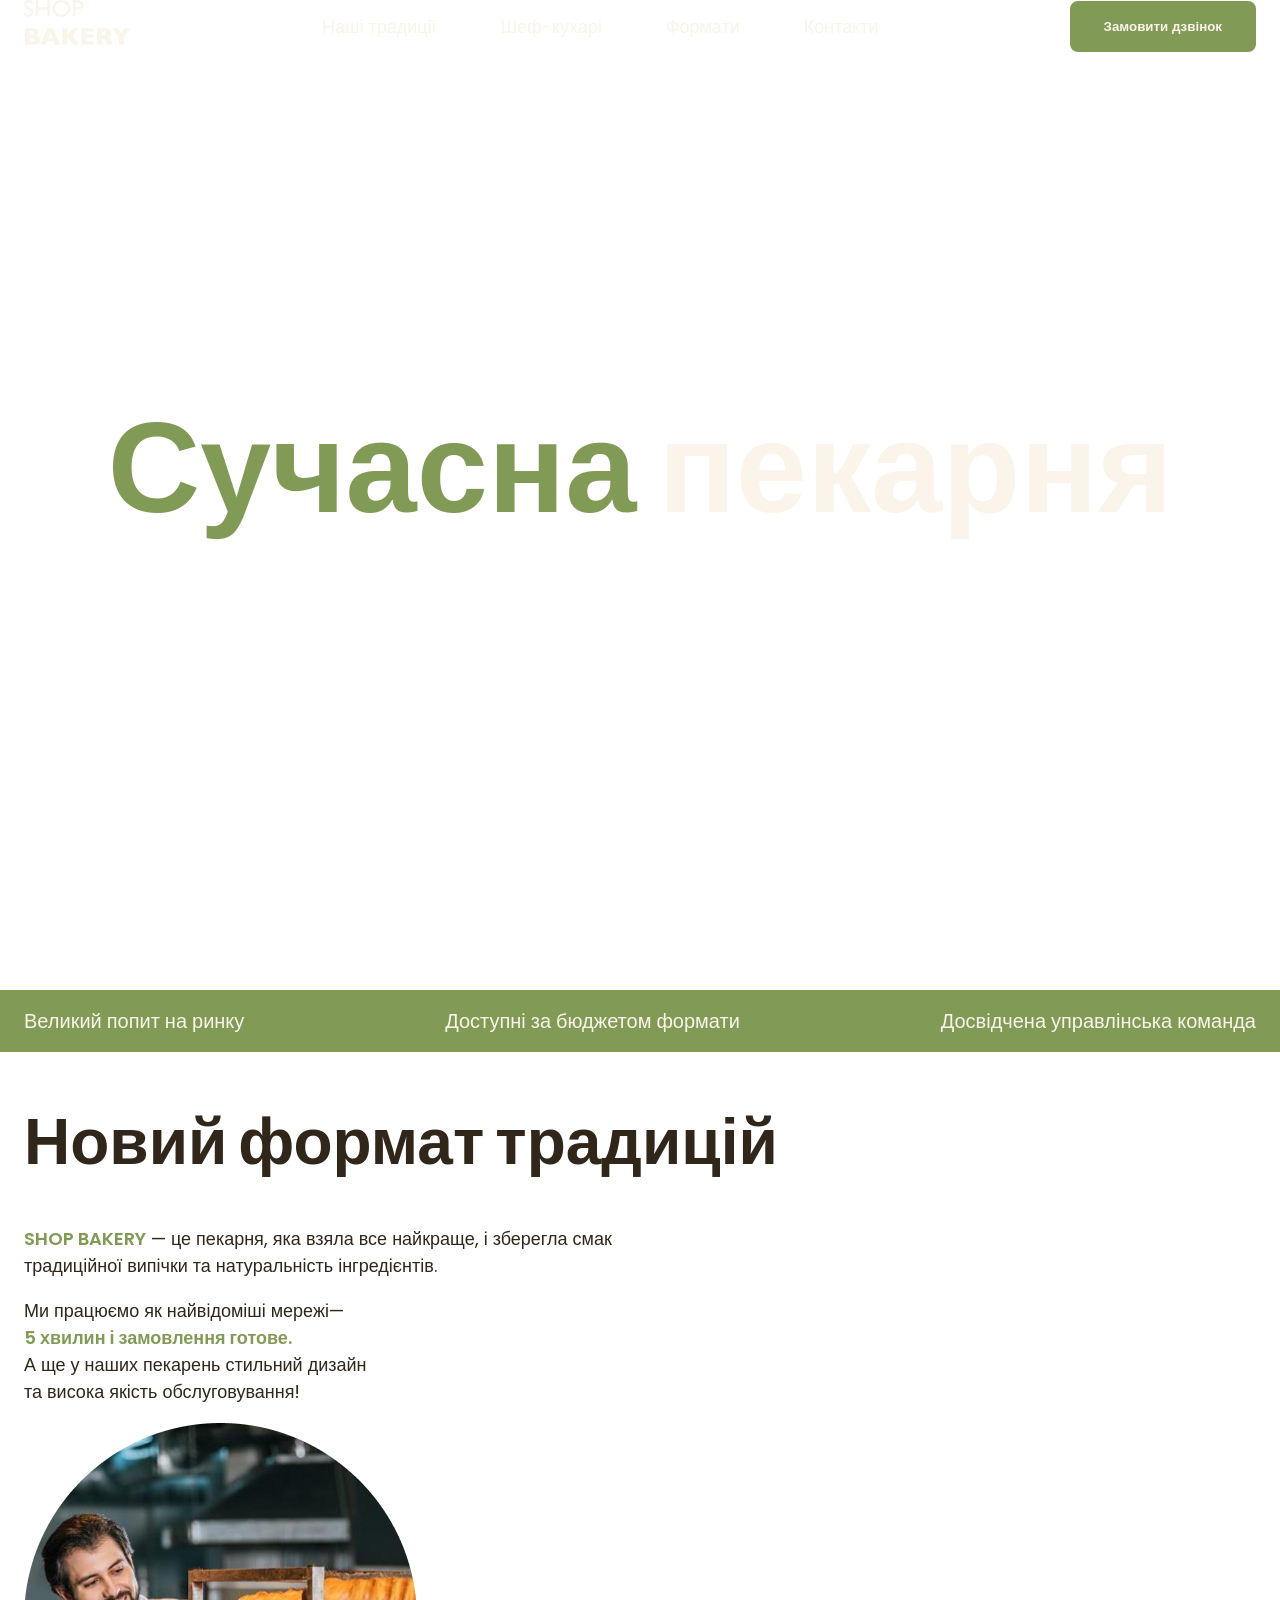
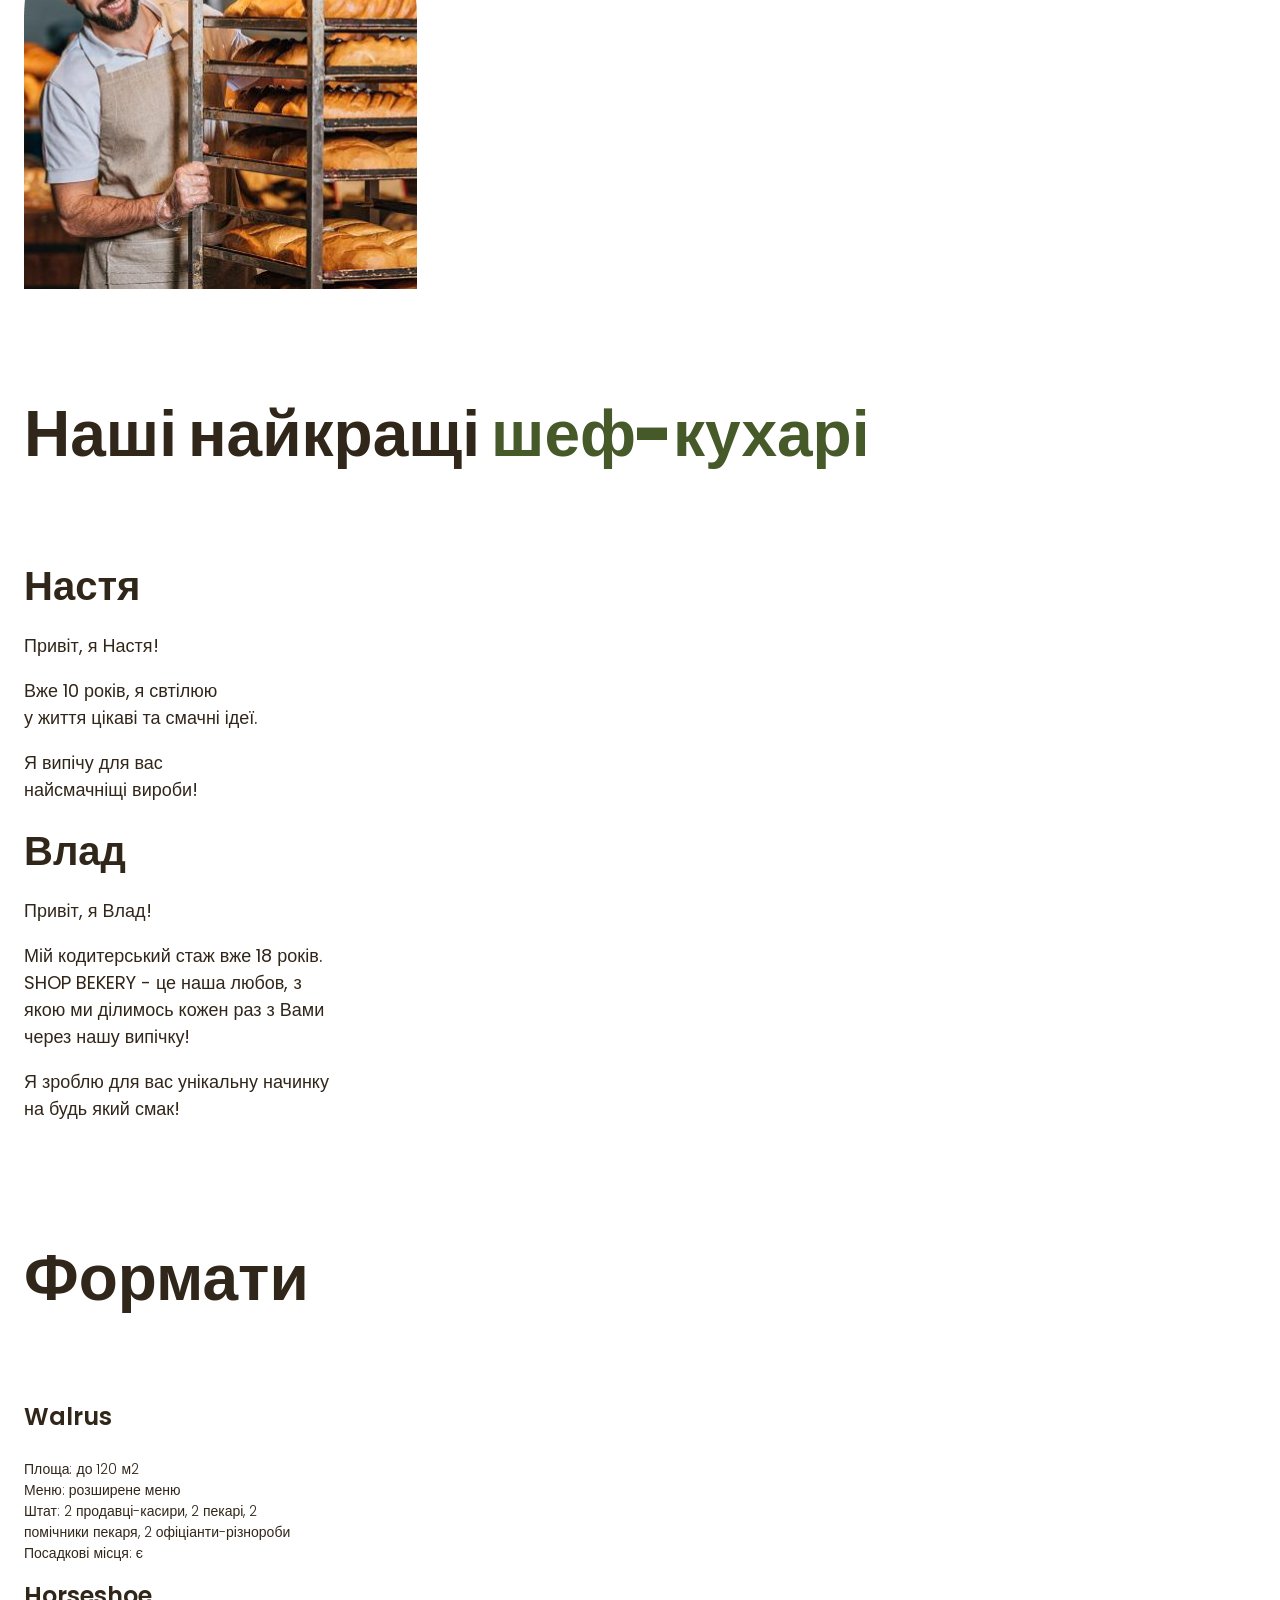
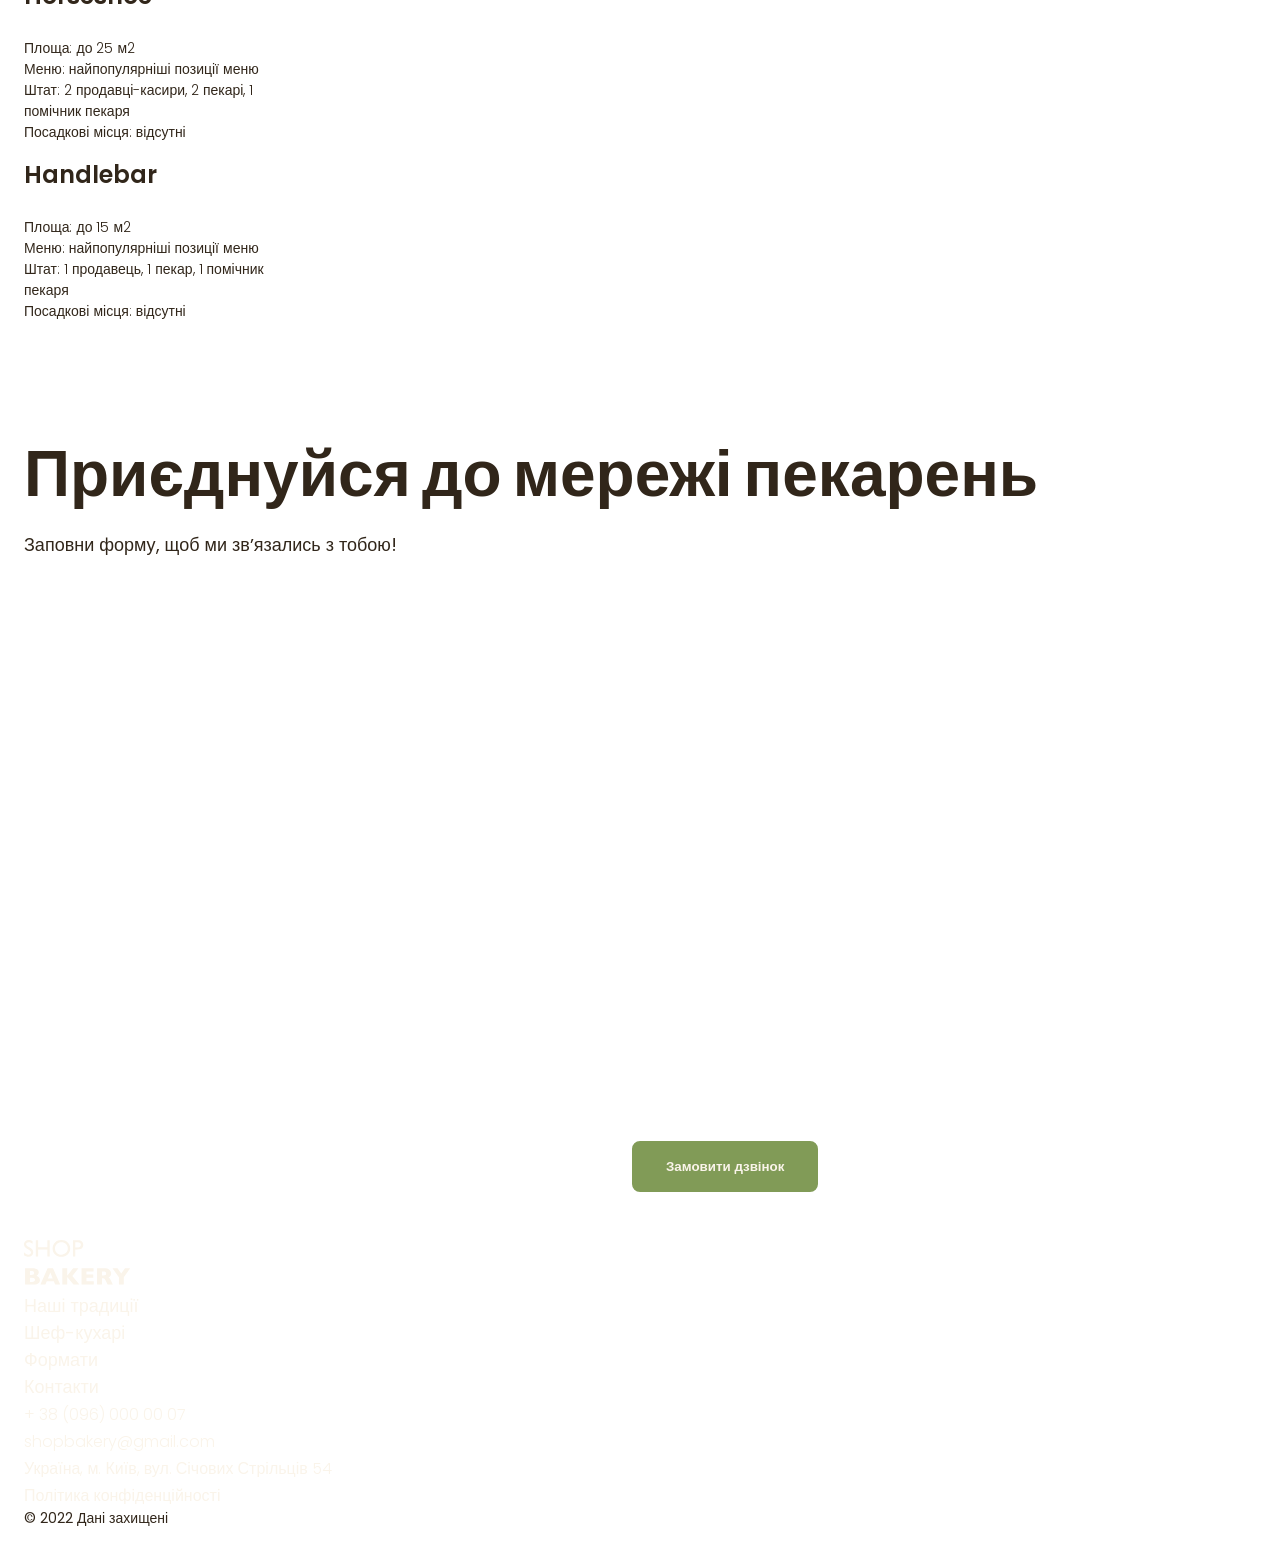
==== commit 129487d6: "3/4 of 8th module; upgrade header and adventages section with FlexBox" ====
--- a/index.html
+++ b/index.html
@@ -10,18 +10,24 @@
   <body>
     <header>
       <div class="container">
-        <nav>
-          <a href="/"><img src="images/logo.svg" alt="logo" /></a>
-          <ul>
-            <li>
-              <a class="nav-links" href="#traditions-section">Наші традиції</a>
-            </li>
-            <li><a class="nav-links" href="#chefs-section">Шеф-кухарі</a></li>
-            <li><a class="nav-links" href="#formats-section">Формати</a></li>
-            <li><a class="nav-links" href="#contacts-section">Контакти</a></li>
-          </ul>
-        </nav>
-        <button class="button" type="button">Замовити дзвінок</button>
+        <div class="header-container">
+          <nav class="header-nav">
+            <a href="/"><img src="images/logo.svg" alt="logo" /></a>
+            <ul class="header-menu">
+              <li>
+                <a class="nav-links" href="#traditions-section"
+                  >Наші традиції</a
+                >
+              </li>
+              <li><a class="nav-links" href="#chefs-section">Шеф-кухарі</a></li>
+              <li><a class="nav-links" href="#formats-section">Формати</a></li>
+              <li>
+                <a class="nav-links" href="#contacts-section">Контакти</a>
+              </li>
+            </ul>
+          </nav>
+          <button class="button" type="button">Замовити дзвінок</button>
+        </div>
       </div>
     </header>
     <main>
@@ -30,6 +36,10 @@
           <h1 class="hero-title">
             <span class="accent">Сучасна</span> пекарня
           </h1>
+        </div>
+      </section>
+      <section class="adventages-section">
+        <div class="container">
           <ul class="adventages-list">
             <li class="adventages-item">Великий попит на ринку</li>
             <li class="adventages-item">Доступні за бюджетом формати</li>
--- a/css/styles.css
+++ b/css/styles.css
@@ -56,7 +56,7 @@
   padding: 48px 0;
 }
 
-.container{
+.container {
   width: 100%;
   max-width: 1288px;
   margin: 0 auto;
@@ -78,7 +78,30 @@
 }
 
 ul {
+  margin: 0;
+  padding: 0;
   list-style-type: none;
+}
+
+/* Header */
+.header-container {
+  display: flex;
+  align-items: center;
+  gap: 40px;
+}
+
+.header-nav {
+  display: flex;
+  align-items: center;
+  flex-grow: 1;
+  gap: 40px;
+}
+
+.header-menu {
+  display: flex;
+  gap: 64px;
+  flex-grow: 1;
+  justify-content: center;
 }
 
 /* Button */
@@ -104,7 +127,6 @@
 
 .nav-links:hover {
   color: var(--color-brand-light);
-  font-weight: 600;
 }
 
 .hero-title {
@@ -121,13 +143,20 @@
 }
 
 .adventages-list {
+  display: flex;
+  justify-content: space-between;
+  gap: 40px;
+}
+
+.adventages-item {
+  font-weight: 300;
+  font-size: 20px;
+  color: var(--color-primary-light);
+}
+
+.adventages-section {
+  padding: 16px 0;
   background-color: var(--color-brand-light);
-  color: #faf4ea;
-}
-
-.adventages-item {
-  font-weight: 300;
-  font-size: 20px;
 }
 
 .section-title {
@@ -170,7 +199,7 @@
   font-size: 24px;
 }
 
-.formats-title{
+.formats-title {
   margin-bottom: 80px;
 }
 
@@ -181,7 +210,7 @@
 
 /* Contact section */
 
-.contacts-title{
+.contacts-title {
   margin-bottom: 16px;
 }
 
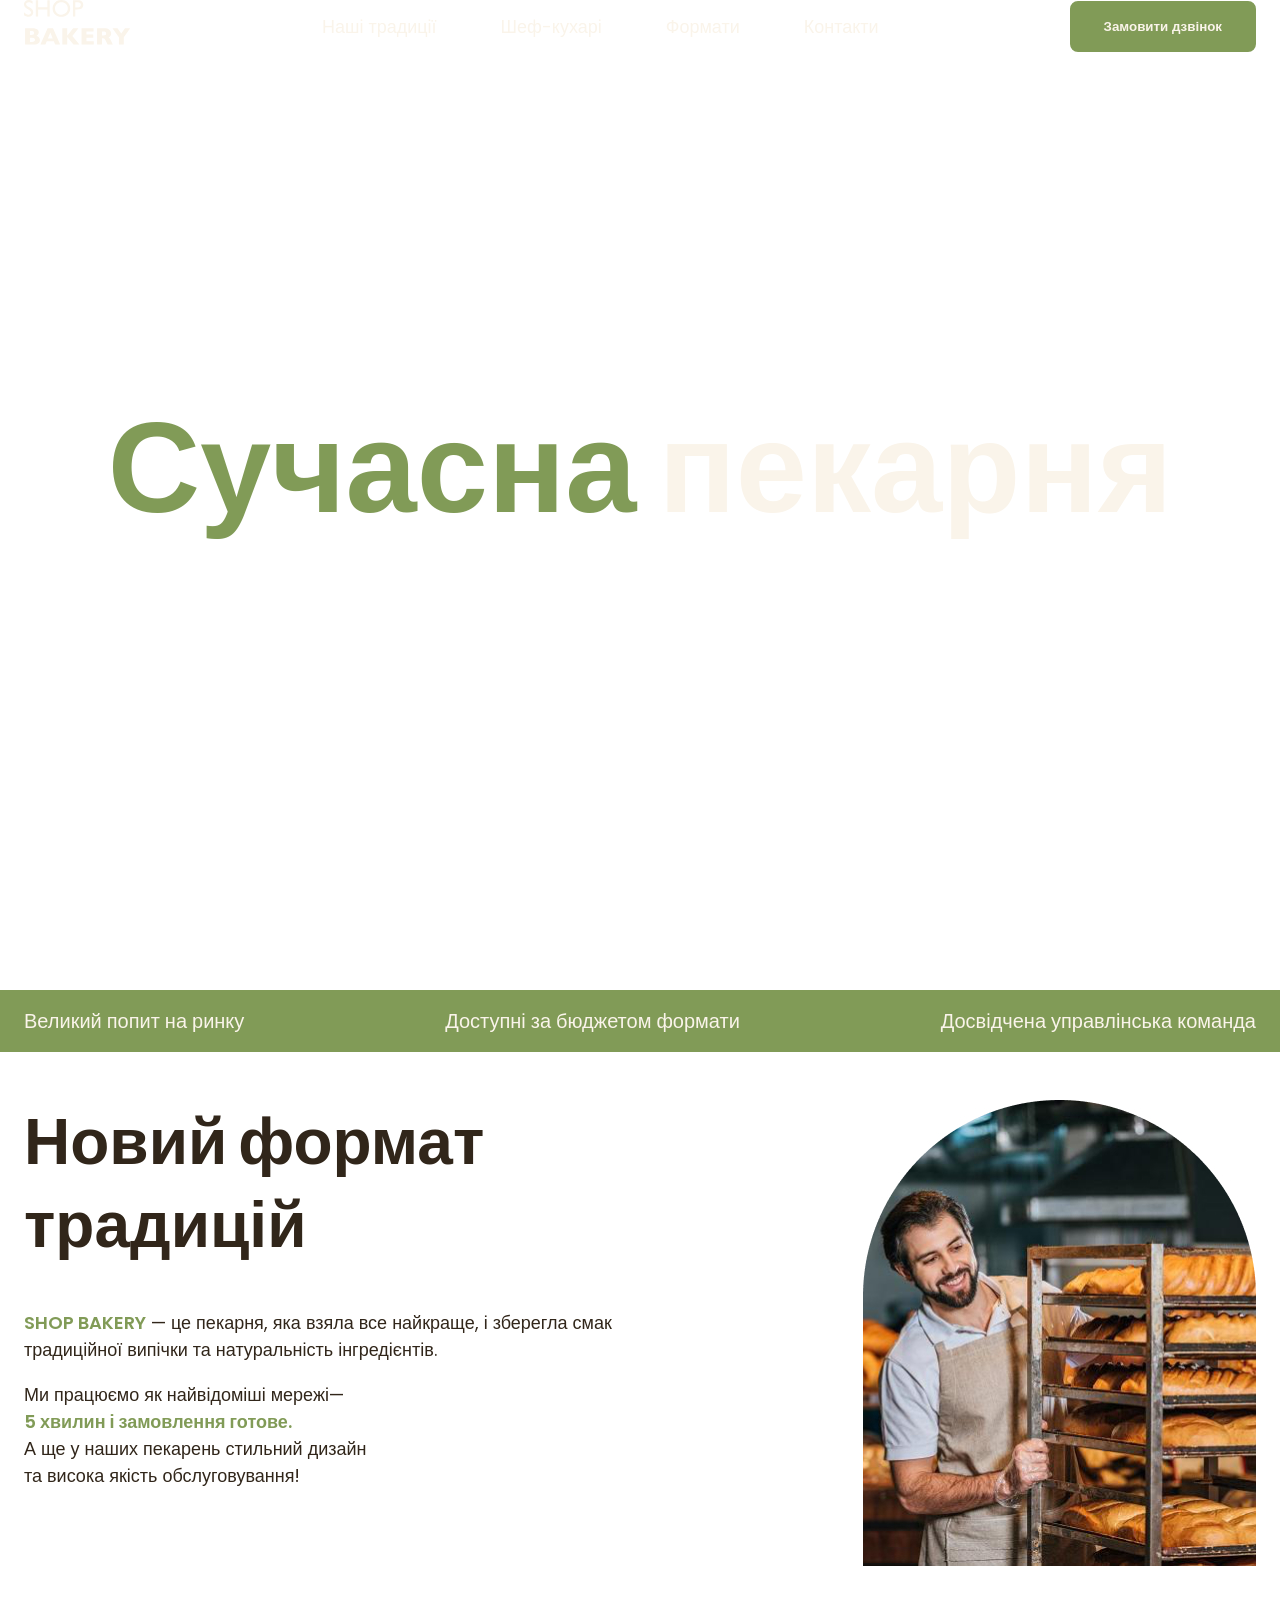
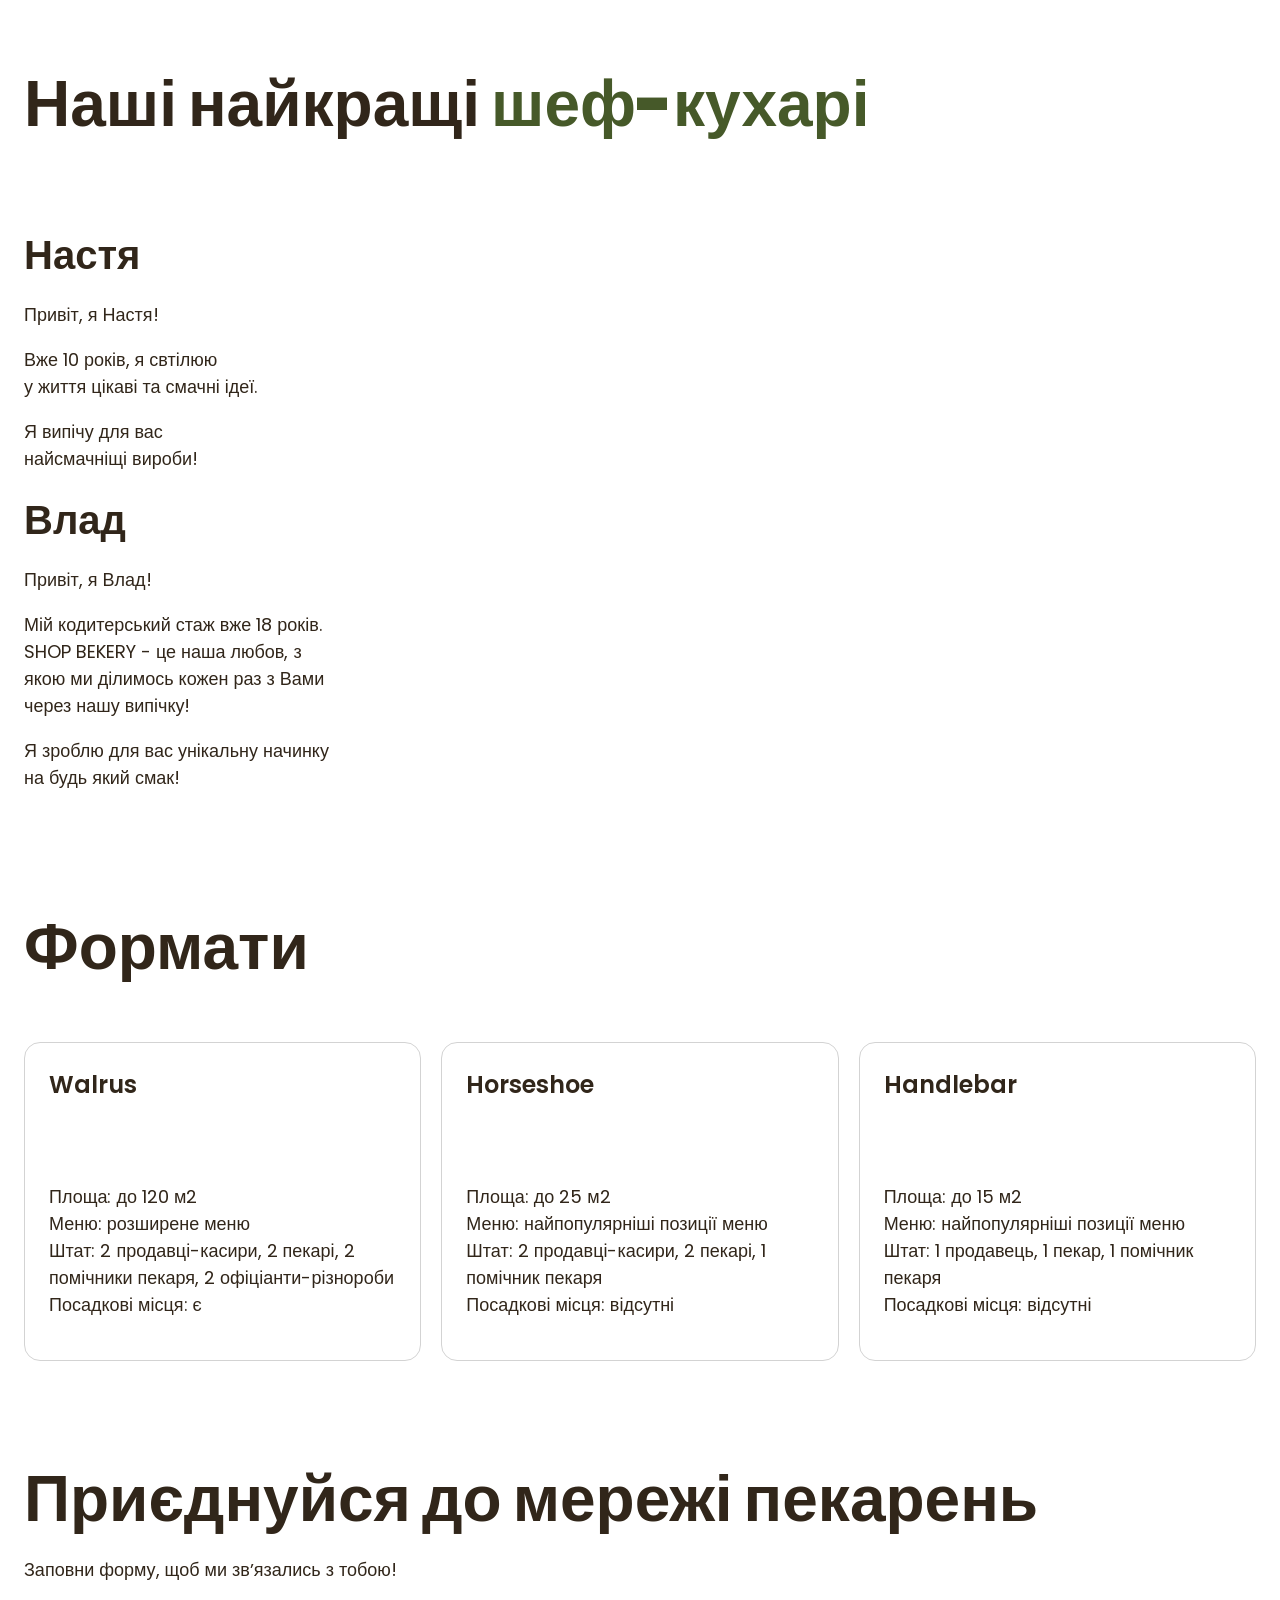
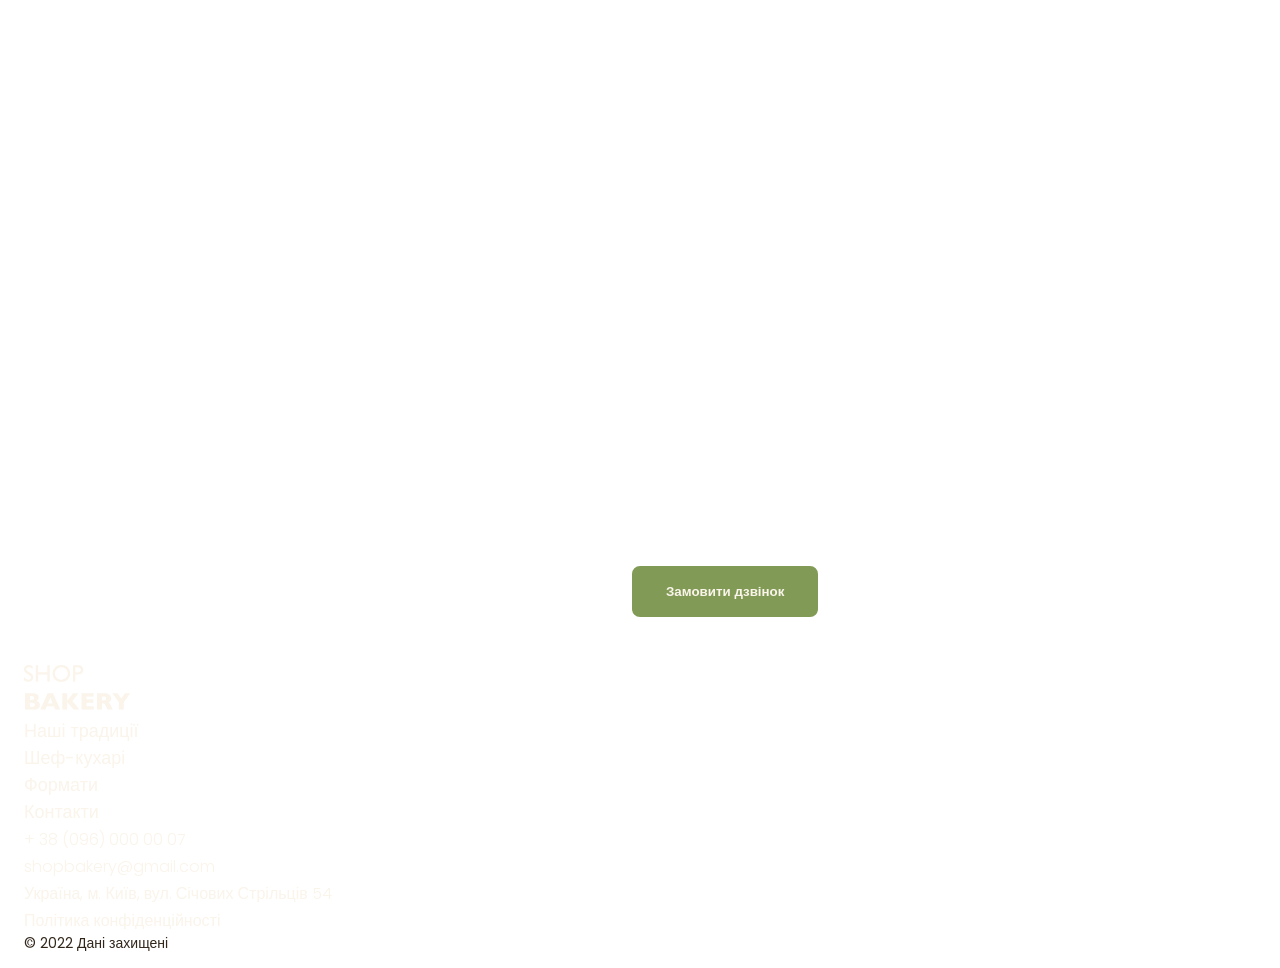
==== commit b17a1e3a: "upgrade tradition section and formats section with FlexBox; the end of 8th module" ====
--- a/index.html
+++ b/index.html
@@ -49,19 +49,25 @@
       </section>
       <section class="section" id="traditions-section">
         <div class="container">
-          <h2 class="traditions-title section-title">Новий формат традицій</h2>
-          <p class="traditions-text">
-            <span class="brand uppercase">shop bakery</span> — це пекарня, яка
-            взяла все найкраще, і зберегла смак <br />
-            традиційної випічки та натуральність інгредієнтів.
-          </p>
-          <p class="traditions-text">
-            Ми працюємо як найвідоміші мережі— <br />
-            <span class="brand"> 5 хвилин і замовлення готове. </span>
-            <br />А ще у наших пекарень стильний дизайн <br />та висока якість
-            обслуговування!
-          </p>
-          <img src="images/bakery-man.jpg" alt="пекар чоловік" />
+          <div class="traditions-container">
+            <div class="traditions-content">
+              <h2 class="traditions-title section-title">
+                Новий формат традицій
+              </h2>
+              <p class="traditions-text">
+                <span class="brand uppercase">shop bakery</span> — це пекарня,
+                яка взяла все найкраще, і зберегла смак <br />
+                традиційної випічки та натуральність інгредієнтів.
+              </p>
+              <p class="traditions-text">
+                Ми працюємо як найвідоміші мережі— <br />
+                <span class="brand"> 5 хвилин і замовлення готове. </span>
+                <br />А ще у наших пекарень стильний дизайн <br />та висока
+                якість обслуговування!
+              </p>
+            </div>
+            <img src="images/bakery-man.jpg" alt="пекар чоловік" />
+          </div>
         </div>
       </section>
       <section class="section" id="chefs-section">
@@ -99,37 +105,45 @@
       </section>
       <section class="section" id="formats-section">
         <div class="container">
-          <h2 class="formats-title section-title">Формати</h2>
-          <article>
-            <h3 class="format-title" lang="en">Walrus</h3>
-            <p class="format-text">
-              Площа: до 120 м2 <br />
-              Меню: розширене меню <br />
-              Штат: 2 продавці-касири, 2 пекарі, 2 <br />
-              помічники пекаря, 2 офіціанти-різнороби <br />
-              Посадкові місця: є
-            </p>
-          </article>
-          <article>
-            <h3 class="format-title" lang="en">Horseshoe</h3>
-            <p class="format-text">
-              Площа: до 25 м2 <br />
-              Меню: найпопулярніші позиції меню <br />
-              Штат: 2 продавці-касири, 2 пекарі, 1 <br />
-              помічник пекаря <br />
-              Посадкові місця: відсутні
-            </p>
-          </article>
-          <article>
-            <h3 class="format-title" lang="en">Handlebar</h3>
-            <p class="format-text">
-              Площа: до 15 м2 <br />
-              Меню: найпопулярніші позиції меню <br />
-              Штат: 1 продавець, 1 пекар, 1 помічник <br />
-              пекаря <br />
-              Посадкові місця: відсутні
-            </p>
-          </article>
+          <h2 class="format-title section-title">Формати</h2>
+          <ul class="cards-list">
+            <li class="formats-item">
+              <article class="formats-card">
+                <h3 class="formats-title" lang="en">Walrus</h3>
+                <p class="formats-text">
+                  Площа: до 120 м2 <br />
+                  Меню: розширене меню <br />
+                  Штат: 2 продавці-касири, 2 пекарі, 2 <br />
+                  помічники пекаря, 2 офіціанти-різнороби <br />
+                  Посадкові місця: є
+                </p>
+              </article>
+            </li>
+            <li class="formats-item">
+              <article class="formats-card">
+                <h3 class="formats-title" lang="en">Horseshoe</h3>
+                <p class="formats-text">
+                  Площа: до 25 м2 <br />
+                  Меню: найпопулярніші позиції меню <br />
+                  Штат: 2 продавці-касири, 2 пекарі, 1 <br />
+                  помічник пекаря <br />
+                  Посадкові місця: відсутні
+                </p>
+              </article>
+            </li>
+            <li class="formats-item">
+              <article class="formats-card">
+                <h3 class="formats-title" lang="en">Handlebar</h3>
+                <p class="formats-text">
+                  Площа: до 15 м2 <br />
+                  Меню: найпопулярніші позиції меню <br />
+                  Штат: 1 продавець, 1 пекар, 1 помічник <br />
+                  пекаря <br />
+                  Посадкові місця: відсутні
+                </p>
+              </article>
+            </li>
+          </ul>
         </div>
       </section>
       <section class="section" id="contacts-section">
--- a/css/styles.css
+++ b/css/styles.css
@@ -175,6 +175,17 @@
   color: var(--color-brand-light);
   font-weight: 600;
 }
+
+.traditions-container {
+  display: flex;
+  justify-content: space-between;
+  gap: 40px;
+}
+
+.traditions-content {
+  max-width: 710px;
+}
+
 .traditions-text .uppercase {
   color: var(--color-brand-light);
   text-transform: uppercase;
@@ -194,7 +205,8 @@
   font-size: 40px;
 }
 
-.format-title {
+/* Formats section */
+.formats-title {
   font-weight: 600;
   font-size: 24px;
 }
@@ -208,6 +220,22 @@
   font-size: 14px;
 }
 
+.formats-card {
+  border: 1px solid lightgray; /*remove*/
+  border-radius: 16px;
+  padding: 24px;
+}
+
+.cards-list {
+  display: flex;
+  gap: 20px;
+  flex-wrap: wrap;
+}
+
+.formats-item {
+  flex-basis: calc((100% - 40px) / 3);
+}
+
 /* Contact section */
 
 .contacts-title {
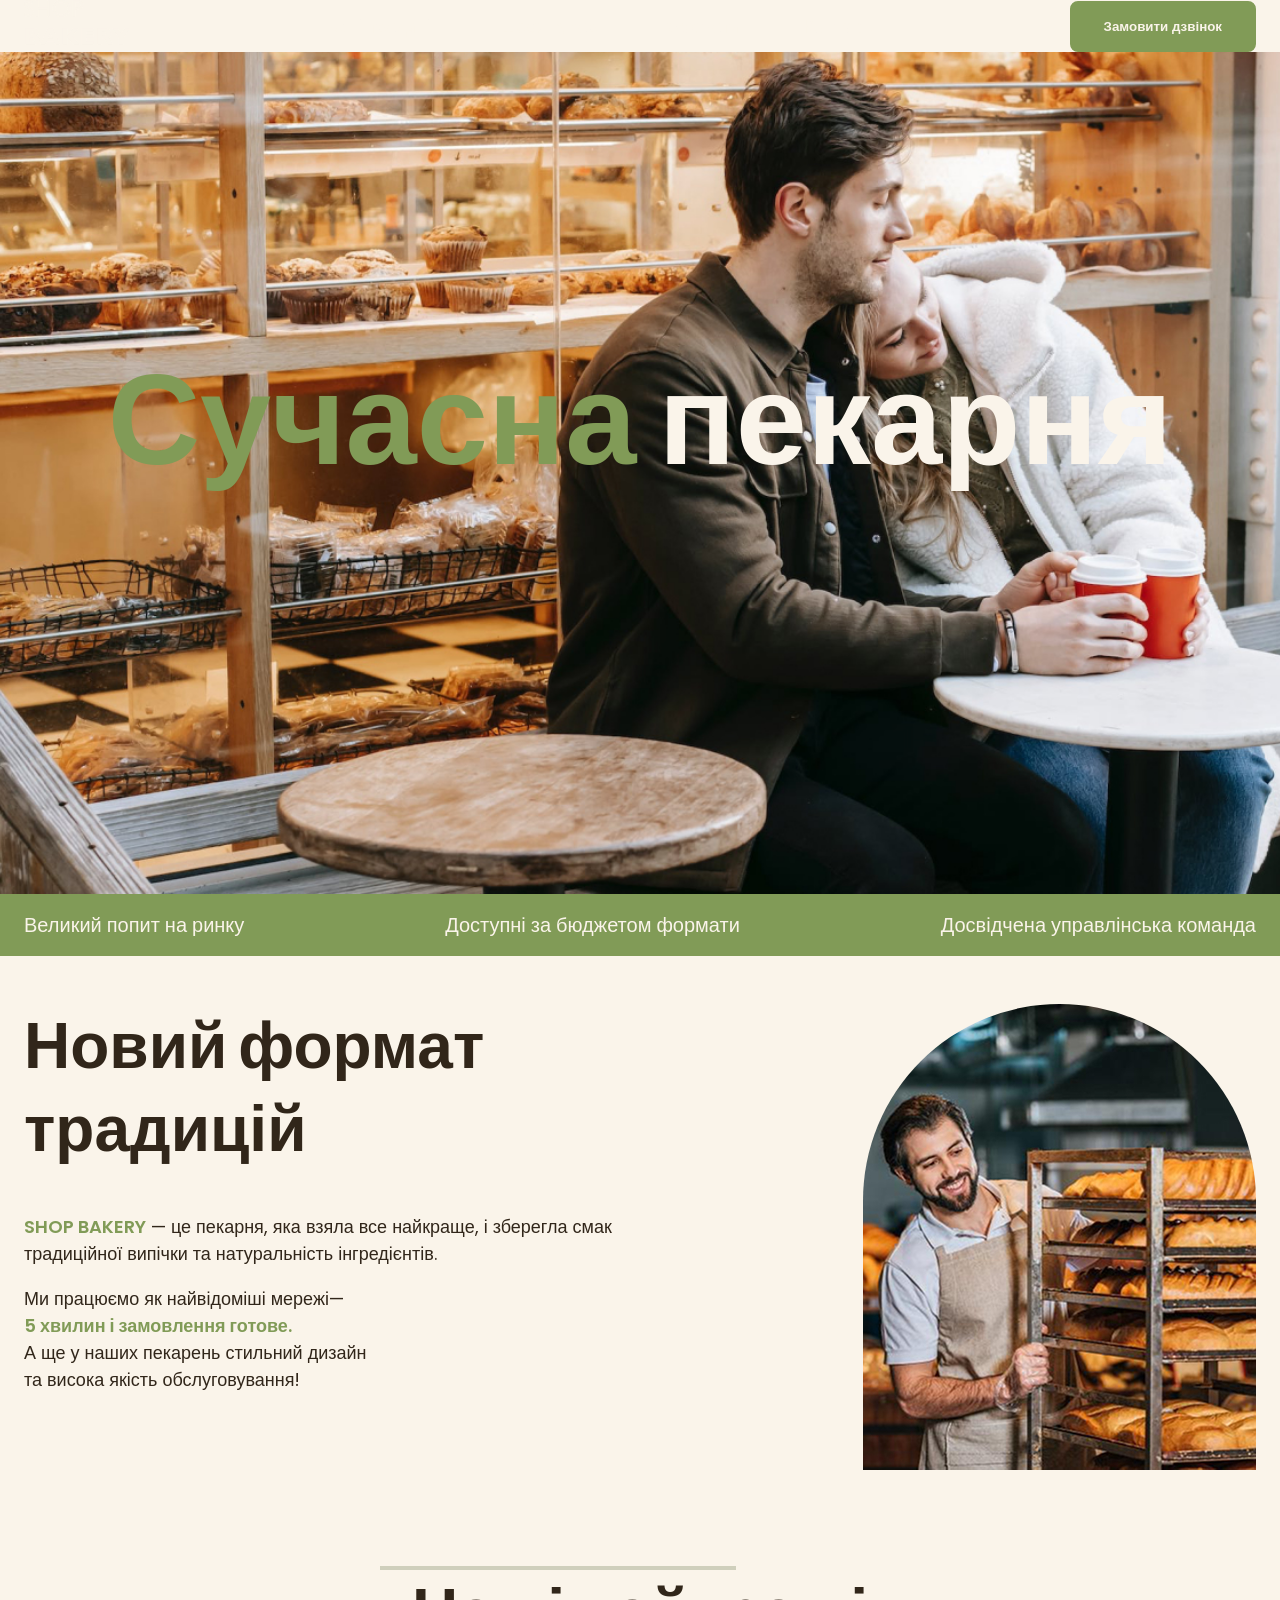
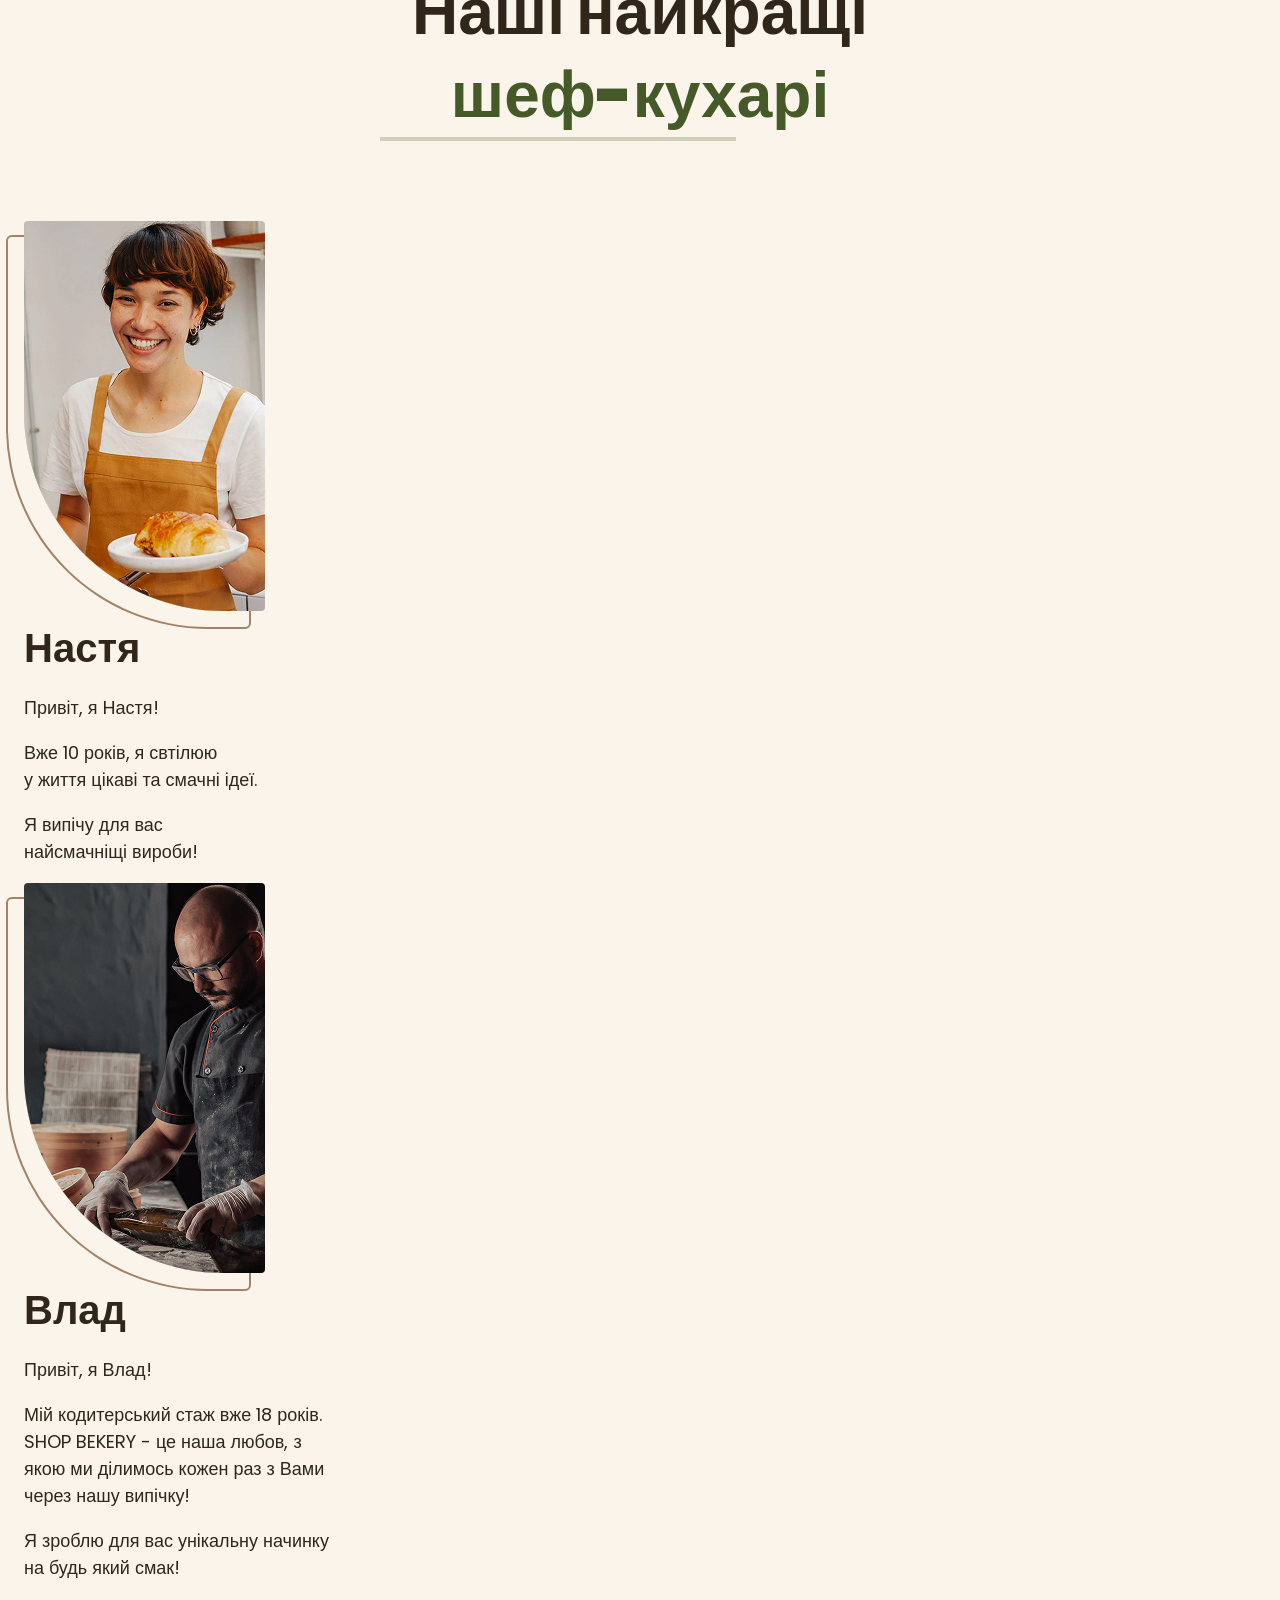
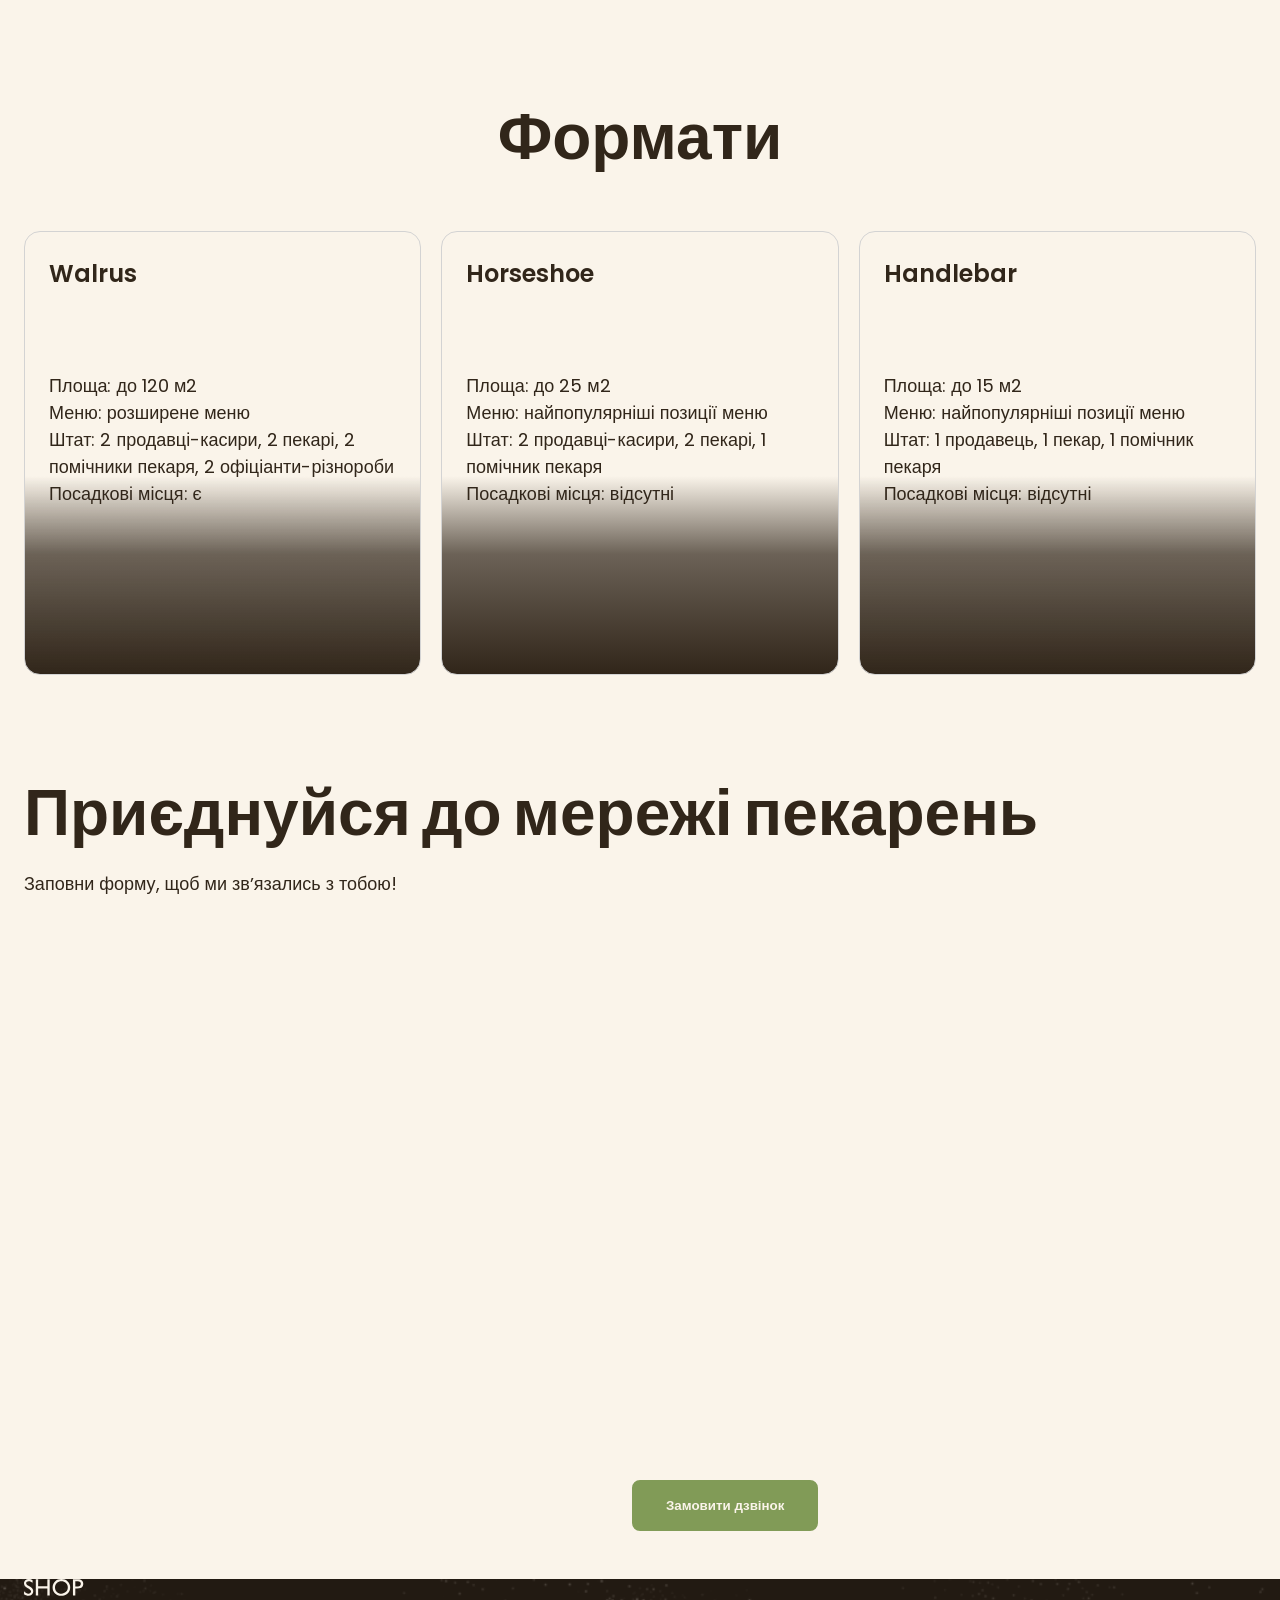
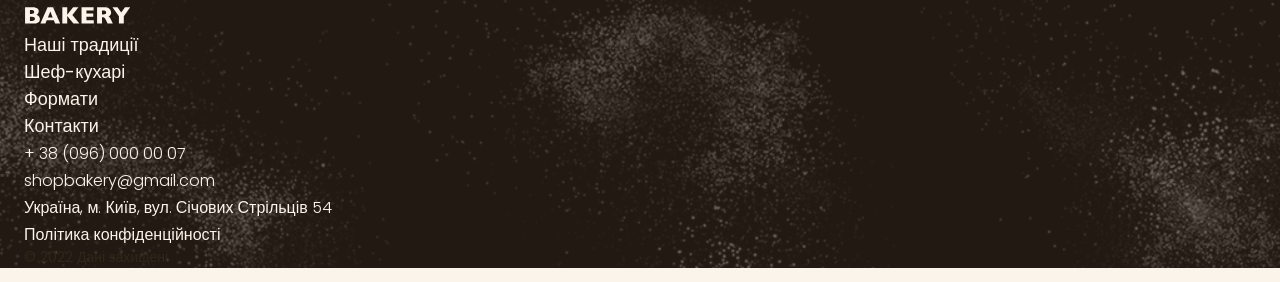
==== commit b9cbff22: "9th module: add images and background images; chefs-title need fix" ====
--- a/index.html
+++ b/index.html
@@ -31,7 +31,7 @@
       </div>
     </header>
     <main>
-      <section class="section">
+      <section class="section hero-section">
         <div class="container">
           <h1 class="hero-title">
             <span class="accent">Сучасна</span> пекарня
@@ -66,16 +66,17 @@
                 якість обслуговування!
               </p>
             </div>
-            <img src="images/bakery-man.jpg" alt="пекар чоловік" />
+            <img class="man-bakery" src="images/man-bakery.jpg" alt="пекар чоловік" />
           </div>
         </div>
       </section>
       <section class="section" id="chefs-section">
         <div class="container">
-          <h2 class="chefs-title section-title">
+          <h2 class="chefs-title section-title centered">
             Наші найкращі <span class="accent">шеф-кухарі</span>
           </h2>
           <article>
+            <img class="chef-photo" src="/images/chef-nastya.jpg" alt="Шеф Настя">
             <h3 class="chefs-name">Настя</h3>
             <p>Привіт, я Настя!</p>
             <p>
@@ -88,6 +89,7 @@
             </p>
           </article>
           <article>
+            <img class="chef-photo" src="/images/chef-vlad.jpg" alt="Шеф Влад">
             <h3 class="chefs-name">Влад</h3>
             <p>Привіт, я Влад!</p>
             <p>
@@ -105,7 +107,7 @@
       </section>
       <section class="section" id="formats-section">
         <div class="container">
-          <h2 class="format-title section-title">Формати</h2>
+          <h2 class="format-title section-title centered">Формати</h2>
           <ul class="cards-list">
             <li class="formats-item">
               <article class="formats-card">
--- a/css/styles.css
+++ b/css/styles.css
@@ -34,7 +34,9 @@
   --color-primary-dark: #31261a;
   --color-primary-light: #faf4ea;
   --color-brand-dark: #465929;
-  --color-brand-light: #819b57;
+  --color-brand-normal: #819b57;
+  --color-brand-light: #cfcfbc;
+  --color-secondary-dark: #A18268;
 }
 
 /* Base */
@@ -45,6 +47,7 @@
 
 body {
   color: var(--color-primary-dark);
+  background-color: var(--color-primary-light);
   font-family: "Poppins", sans-serif;
   font-size: 18px;
   font-weight: 400;
@@ -107,8 +110,8 @@
 /* Button */
 .button {
   color: var(--color-primary-light);
-  background-color: var(--color-brand-light);
-  border: 2px solid var(--color-brand-light);
+  background-color: var(--color-brand-normal);
+  border: 2px solid var(--color-brand-normal);
   border-radius: 8px;
   cursor: pointer;
   font-weight: 600;
@@ -126,7 +129,16 @@
 }
 
 .nav-links:hover {
-  color: var(--color-brand-light);
+  color: var(--color-brand-normal);
+}
+
+/* Hero section */
+.hero-section {
+  padding: 272px 0;
+  background-image: url("../images/bcg-hero.jpg");
+  background-repeat: no-repeat;
+  background-position: center top;
+  background-size: cover;
 }
 
 .hero-title {
@@ -134,11 +146,10 @@
   font-weight: 900;
   text-align: center;
   font-size: 128px;
-  padding: 272px 0;
 }
 
 .hero-title .accent {
-  color: var(--color-brand-light);
+  color: var(--color-brand-normal);
   margin-bottom: 0;
 }
 
@@ -156,7 +167,7 @@
 
 .adventages-section {
   padding: 16px 0;
-  background-color: var(--color-brand-light);
+  background-color: var(--color-brand-normal);
 }
 
 .section-title {
@@ -165,6 +176,10 @@
   line-height: 1.3;
 }
 
+.section-title.centered {
+  text-align: center;
+}
+
 .section-title .accent {
   color: var(--color-brand-dark);
 }
@@ -172,7 +187,7 @@
 /* Traditions section */
 
 .traditions-text .brand {
-  color: var(--color-brand-light);
+  color: var(--color-brand-normal);
   font-weight: 600;
 }
 
@@ -187,7 +202,7 @@
 }
 
 .traditions-text .uppercase {
-  color: var(--color-brand-light);
+  color: var(--color-brand-normal);
   text-transform: uppercase;
 }
 
@@ -195,8 +210,26 @@
   margin-bottom: 42px;
 }
 
+.man-bakery{
+  border-radius: 400px 400px 0 0;
+}
+
+/* Chefs section */
 .chefs-title {
-  margin-bottom: 80px;
+  max-width: 520px;
+  margin:0 auto 80px;
+}
+
+.chefs-title::after,
+.chefs-title::before {
+  display: block;
+  width: 352px;
+  border: 2px solid var(--color-brand-light);
+  content: "";
+}
+.chef-photo{
+  border-radius: 4px 4px 4px 200px;
+  box-shadow: -16px 16px 0 0 var(--color-primary-light), -16px 16px 0 2px var(--color-secondary-dark);
 }
 
 .chefs-name {
@@ -221,9 +254,16 @@
 }
 
 .formats-card {
+  height: 444px;
   border: 1px solid lightgray; /*remove*/
   border-radius: 16px;
   padding: 24px;
+  background-image: linear-gradient(
+    180deg,
+    rgba(49, 38, 26, 0) 55.21%,
+    rgba(49, 38, 26, 0.71) 72.92%,
+    var(--color-primary-dark) 100%
+  );
 }
 
 .cards-list {
@@ -252,9 +292,16 @@
 }
 
 .adress-link:hover {
-  color: var(--color-brand-light);
+  color: var(--color-brand-normal);
 }
 
 .adress-copyright {
   font-size: 14px;
 }
+footer {
+  background-image: url("../images/footer-bcg.png");
+  background-color: var(--color-primary-dark);
+  background-repeat: no-repeat;
+  background-size: cover;
+  background-position: center;
+}
